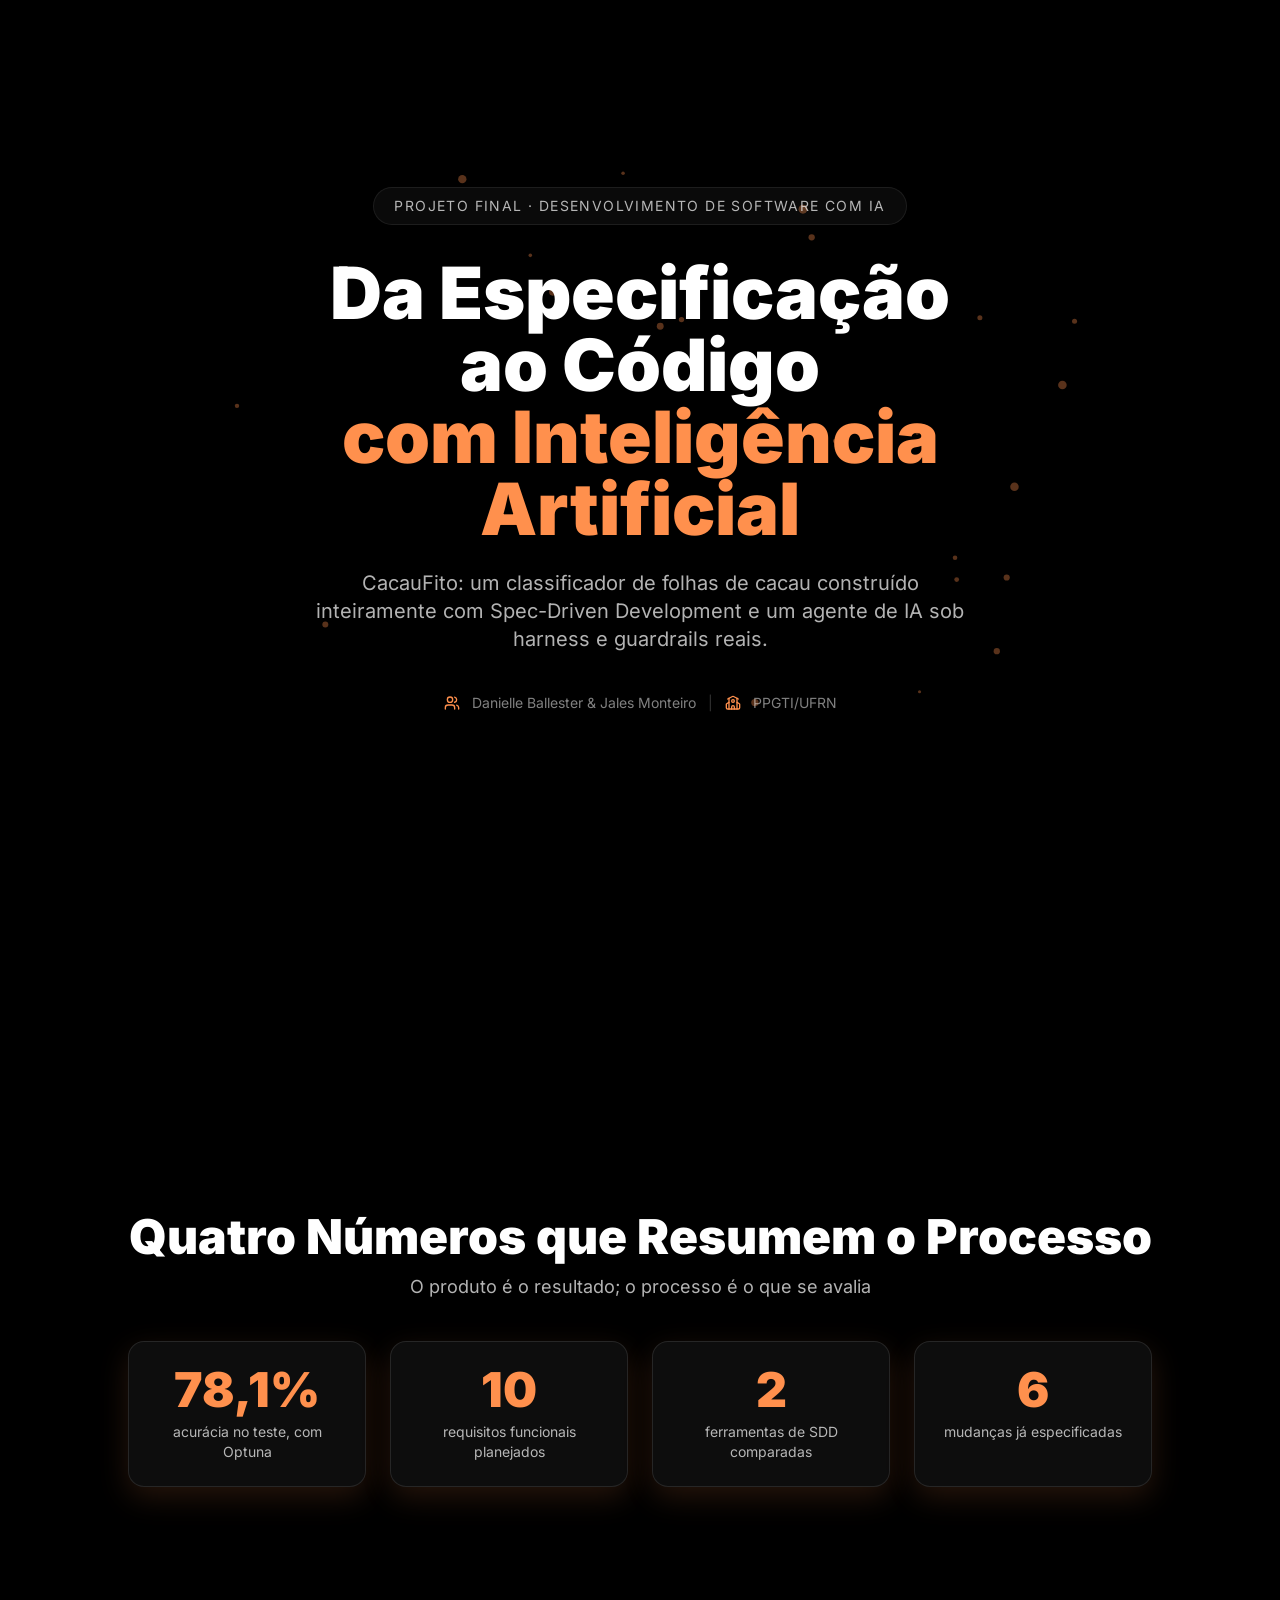
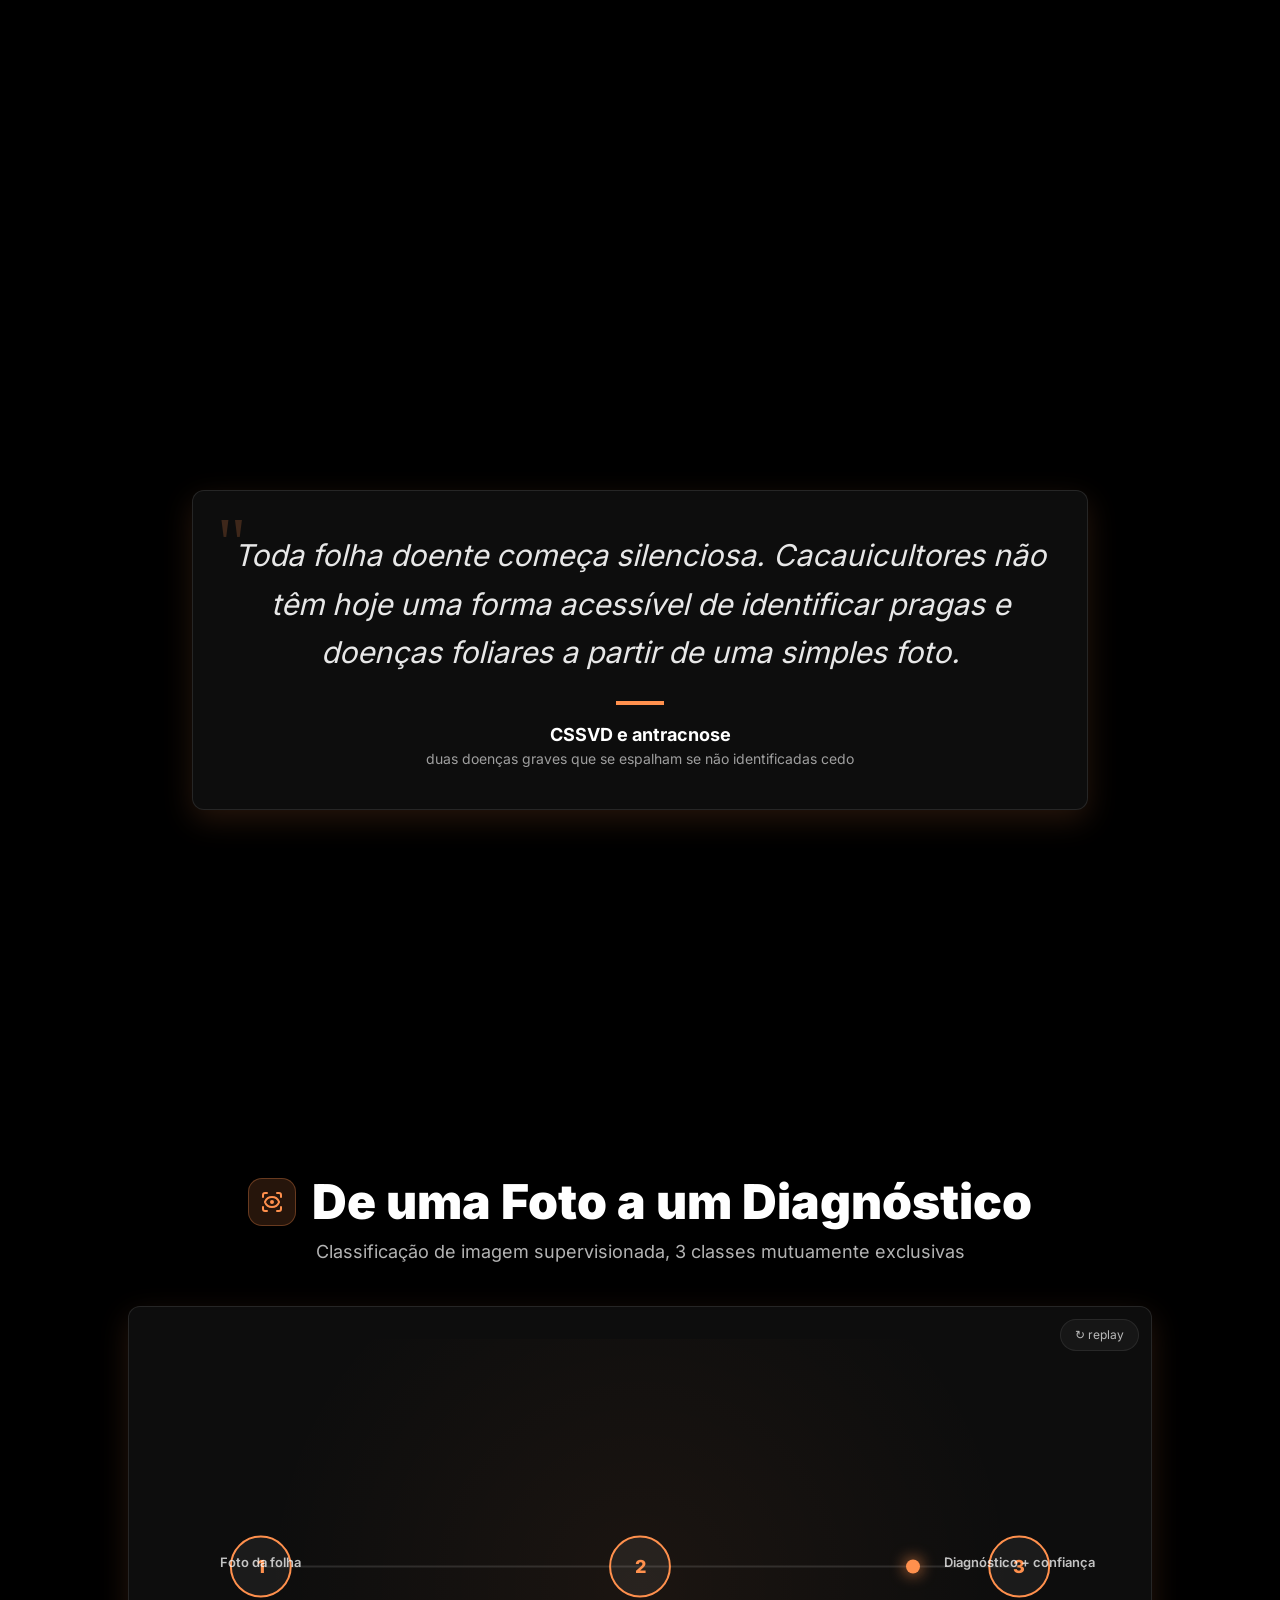
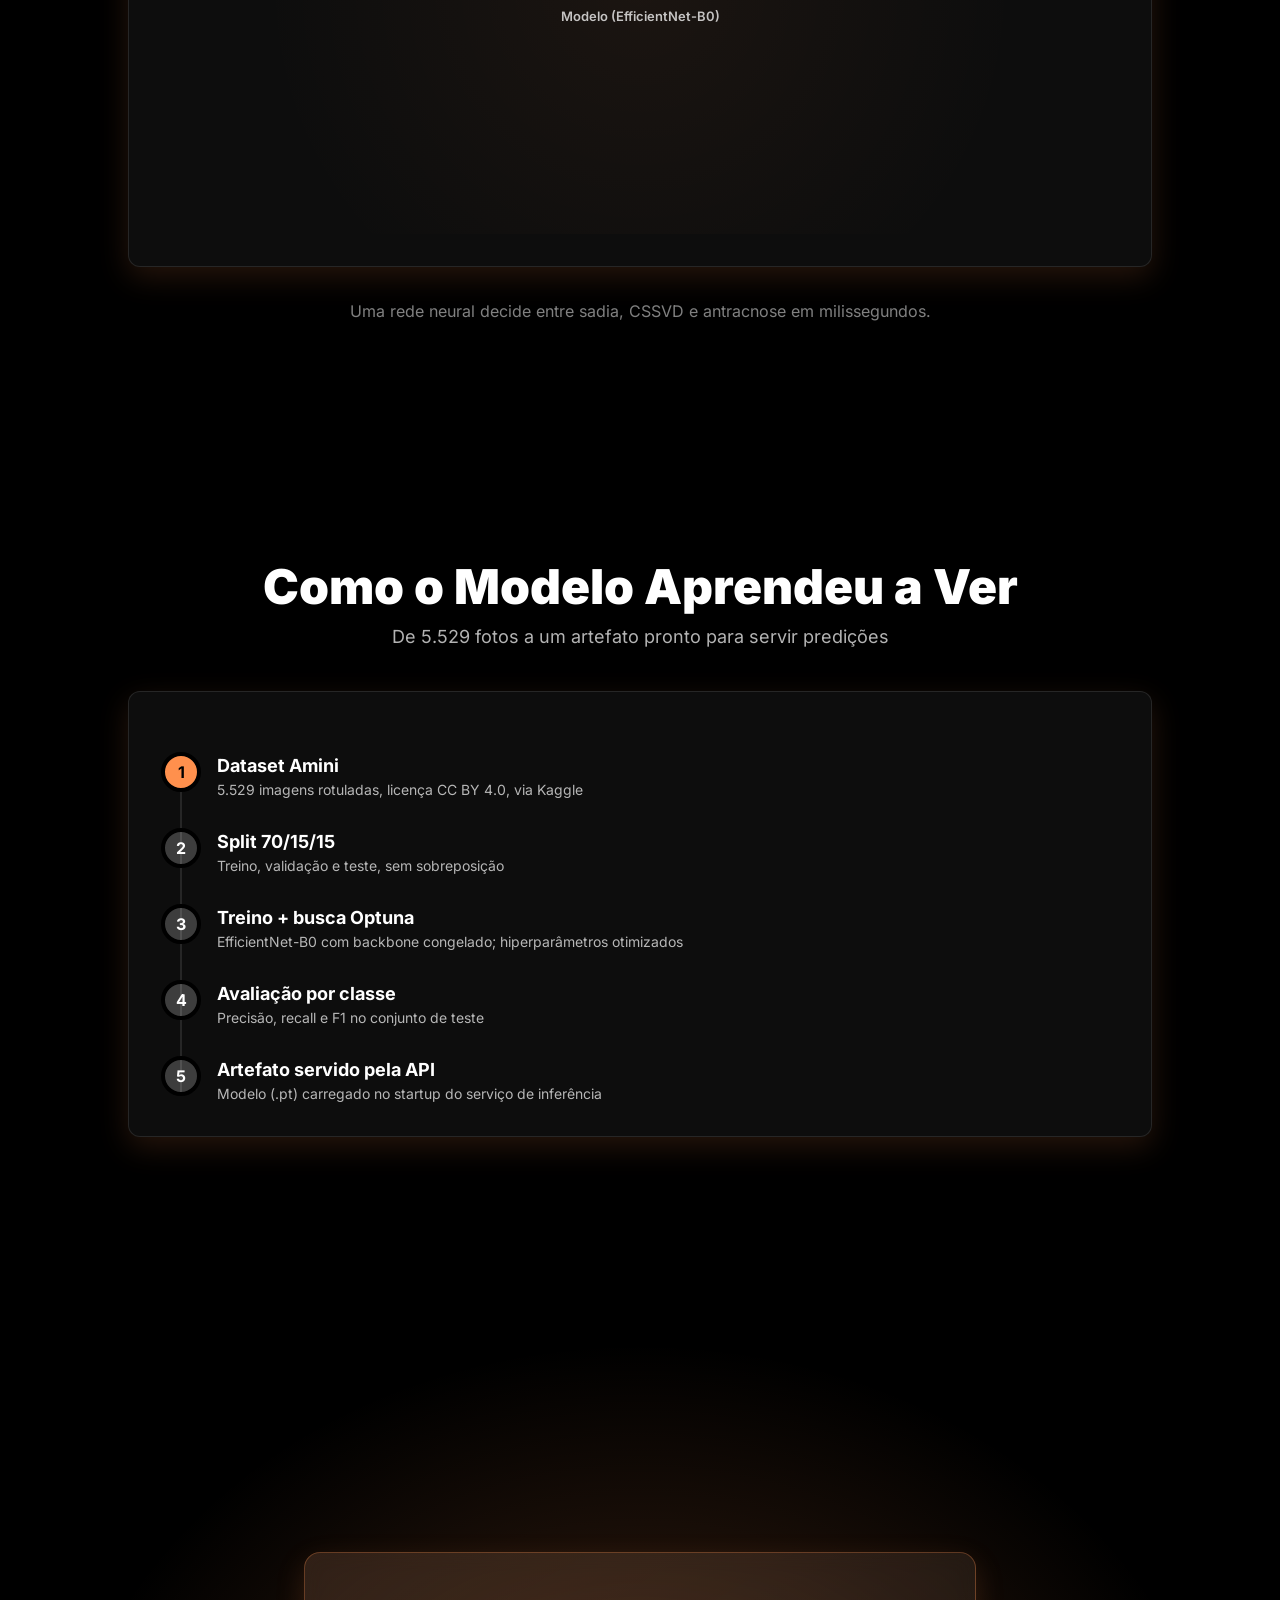
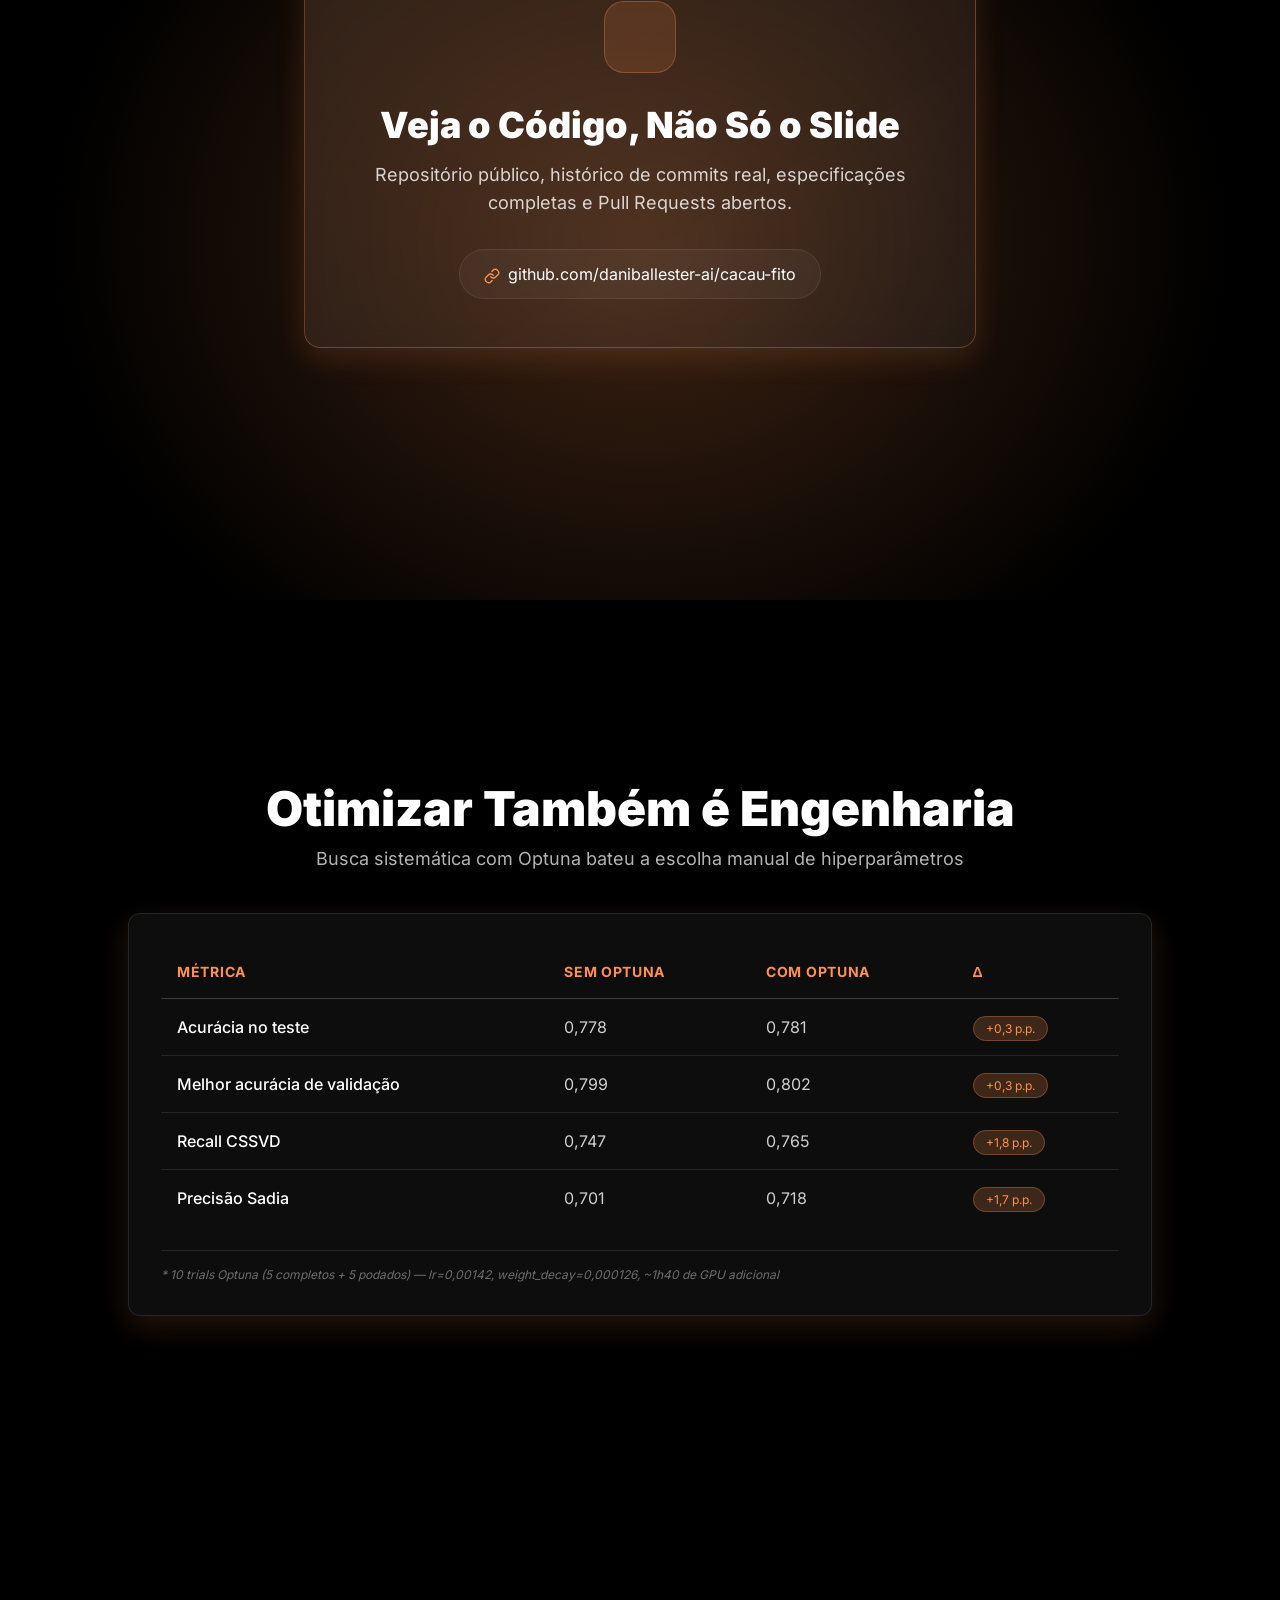
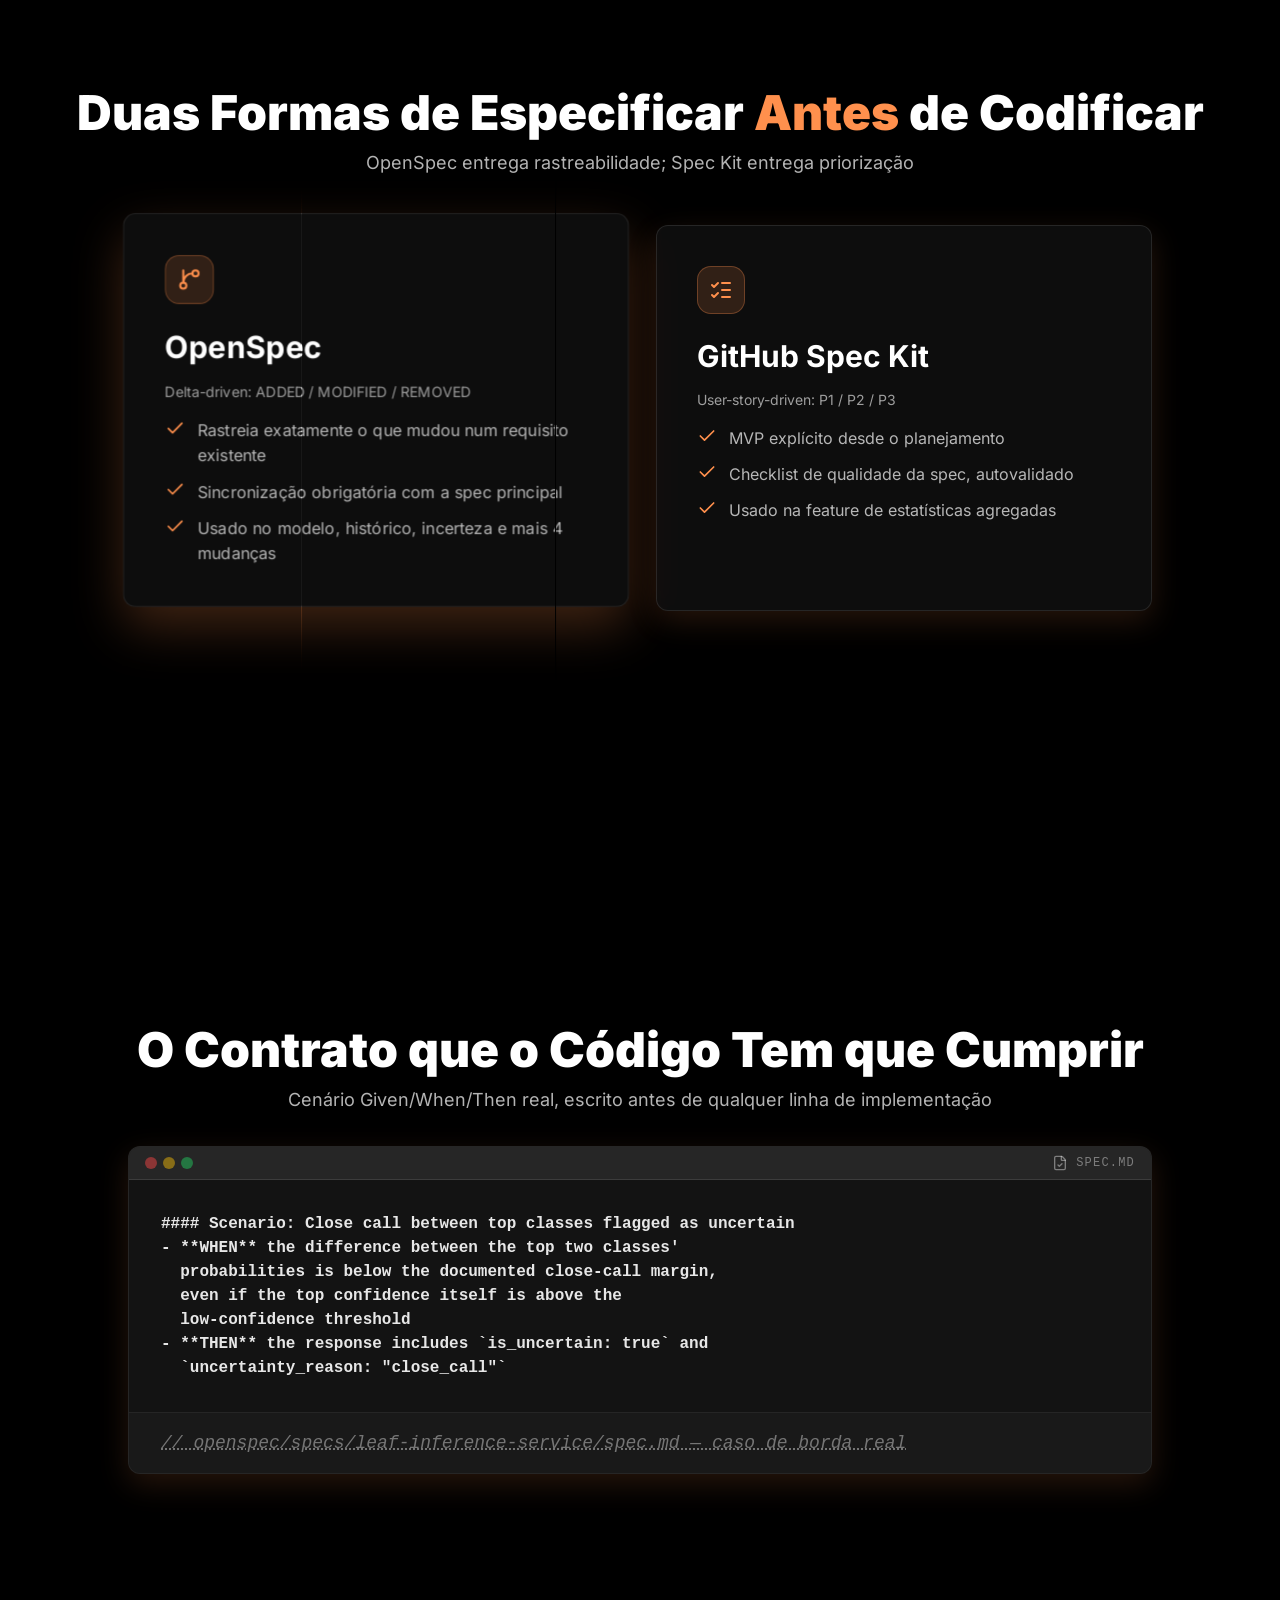
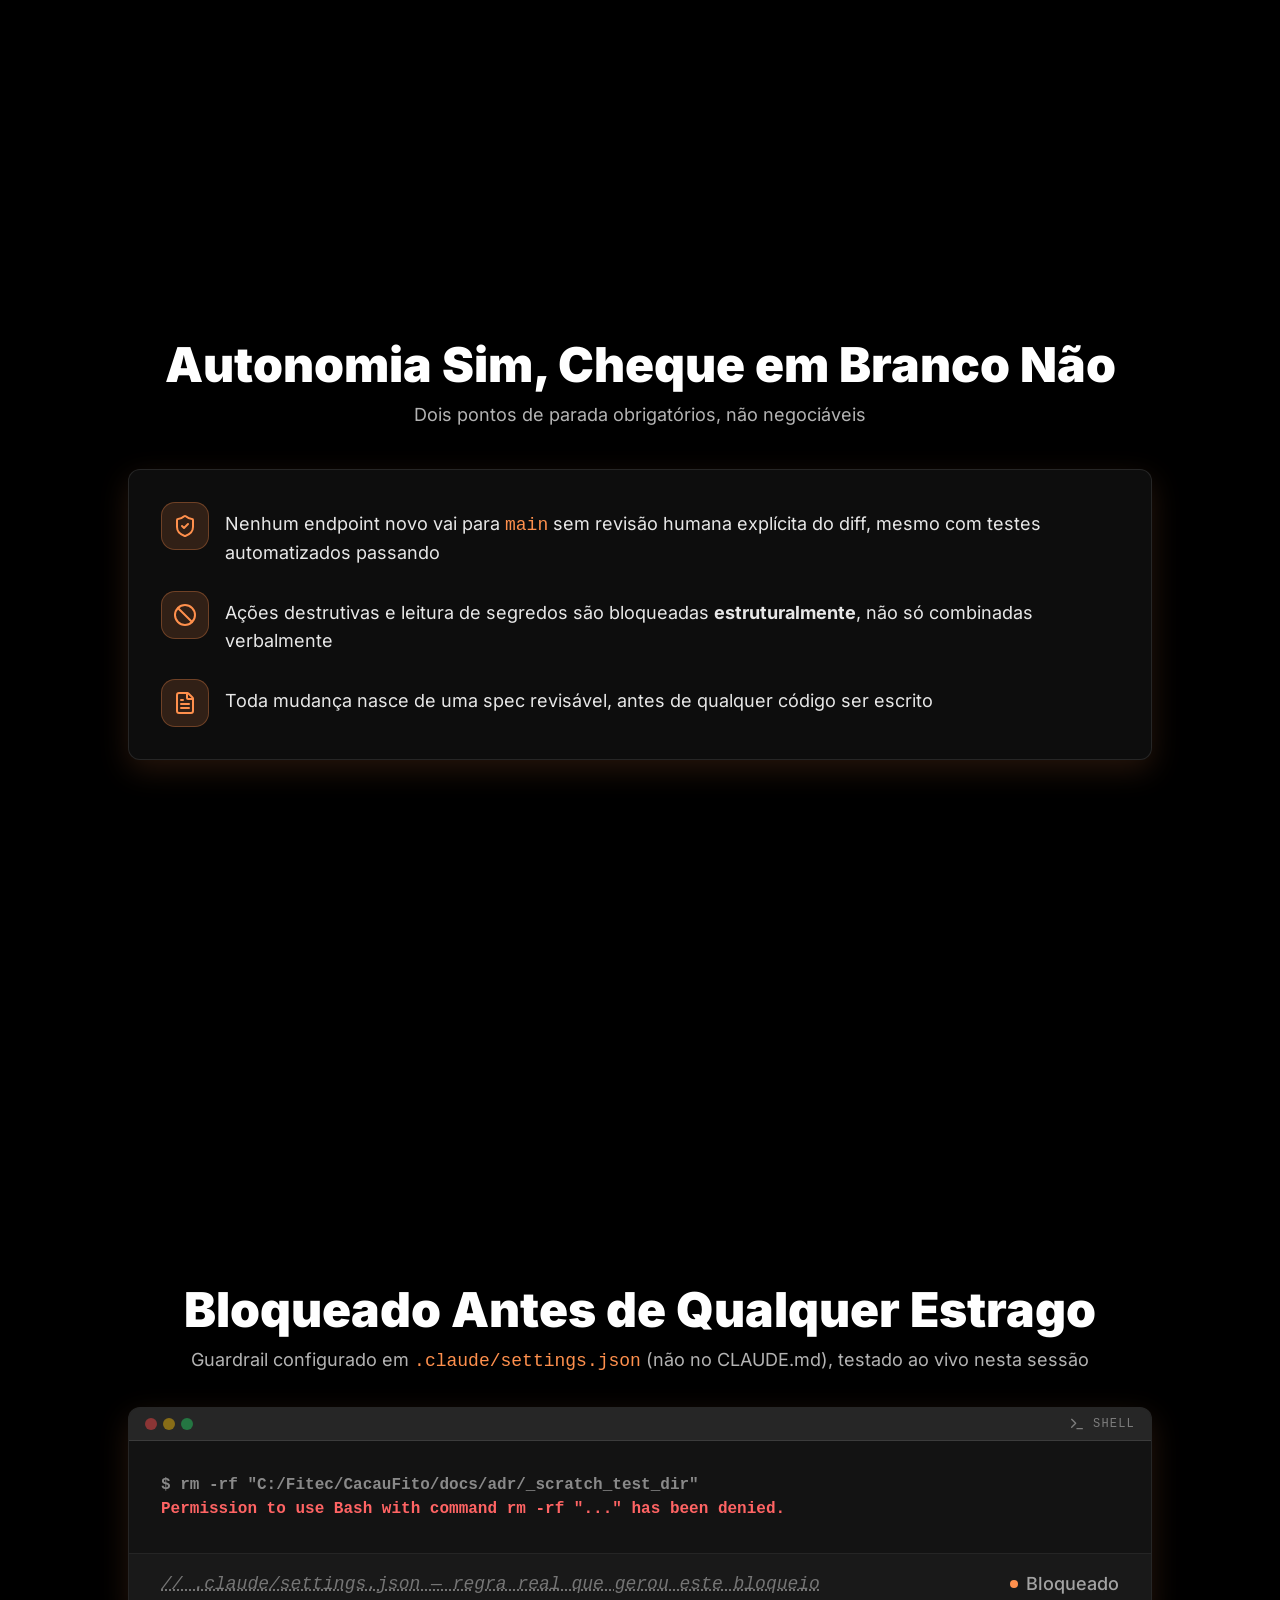
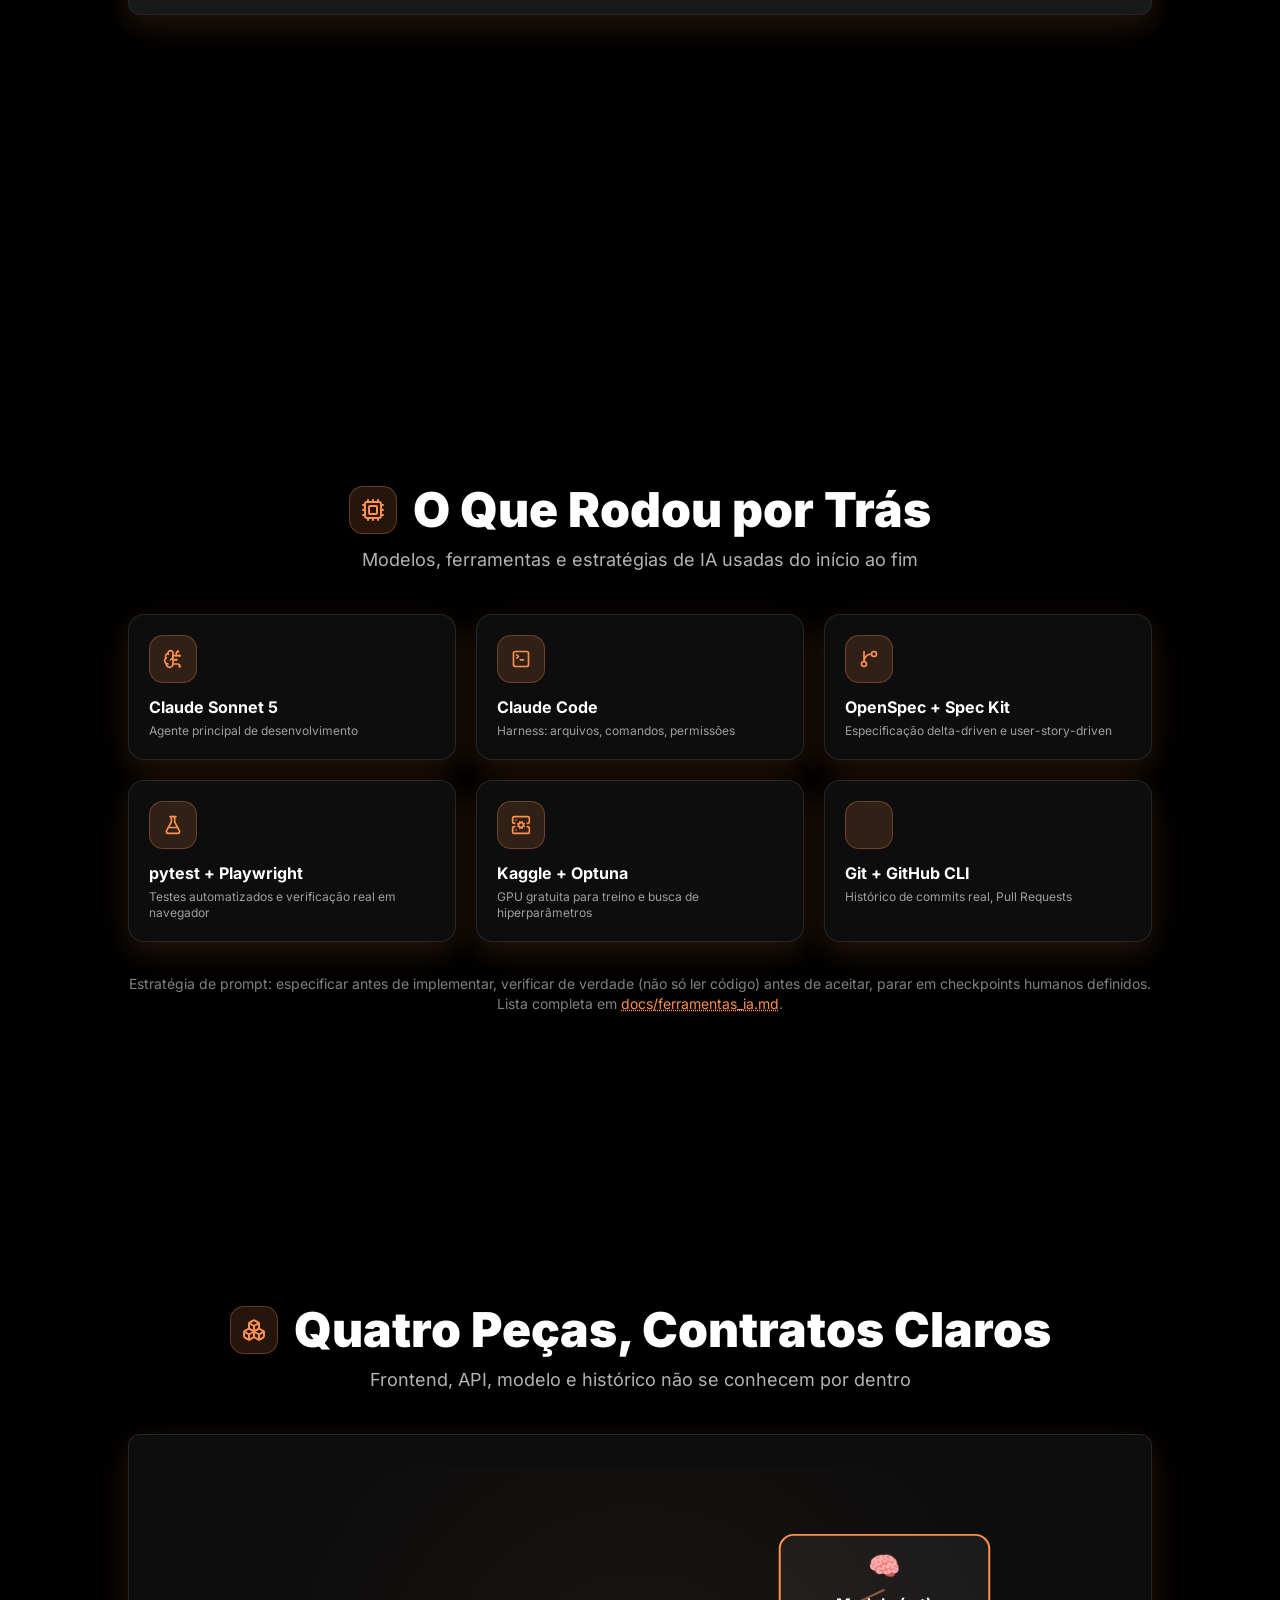
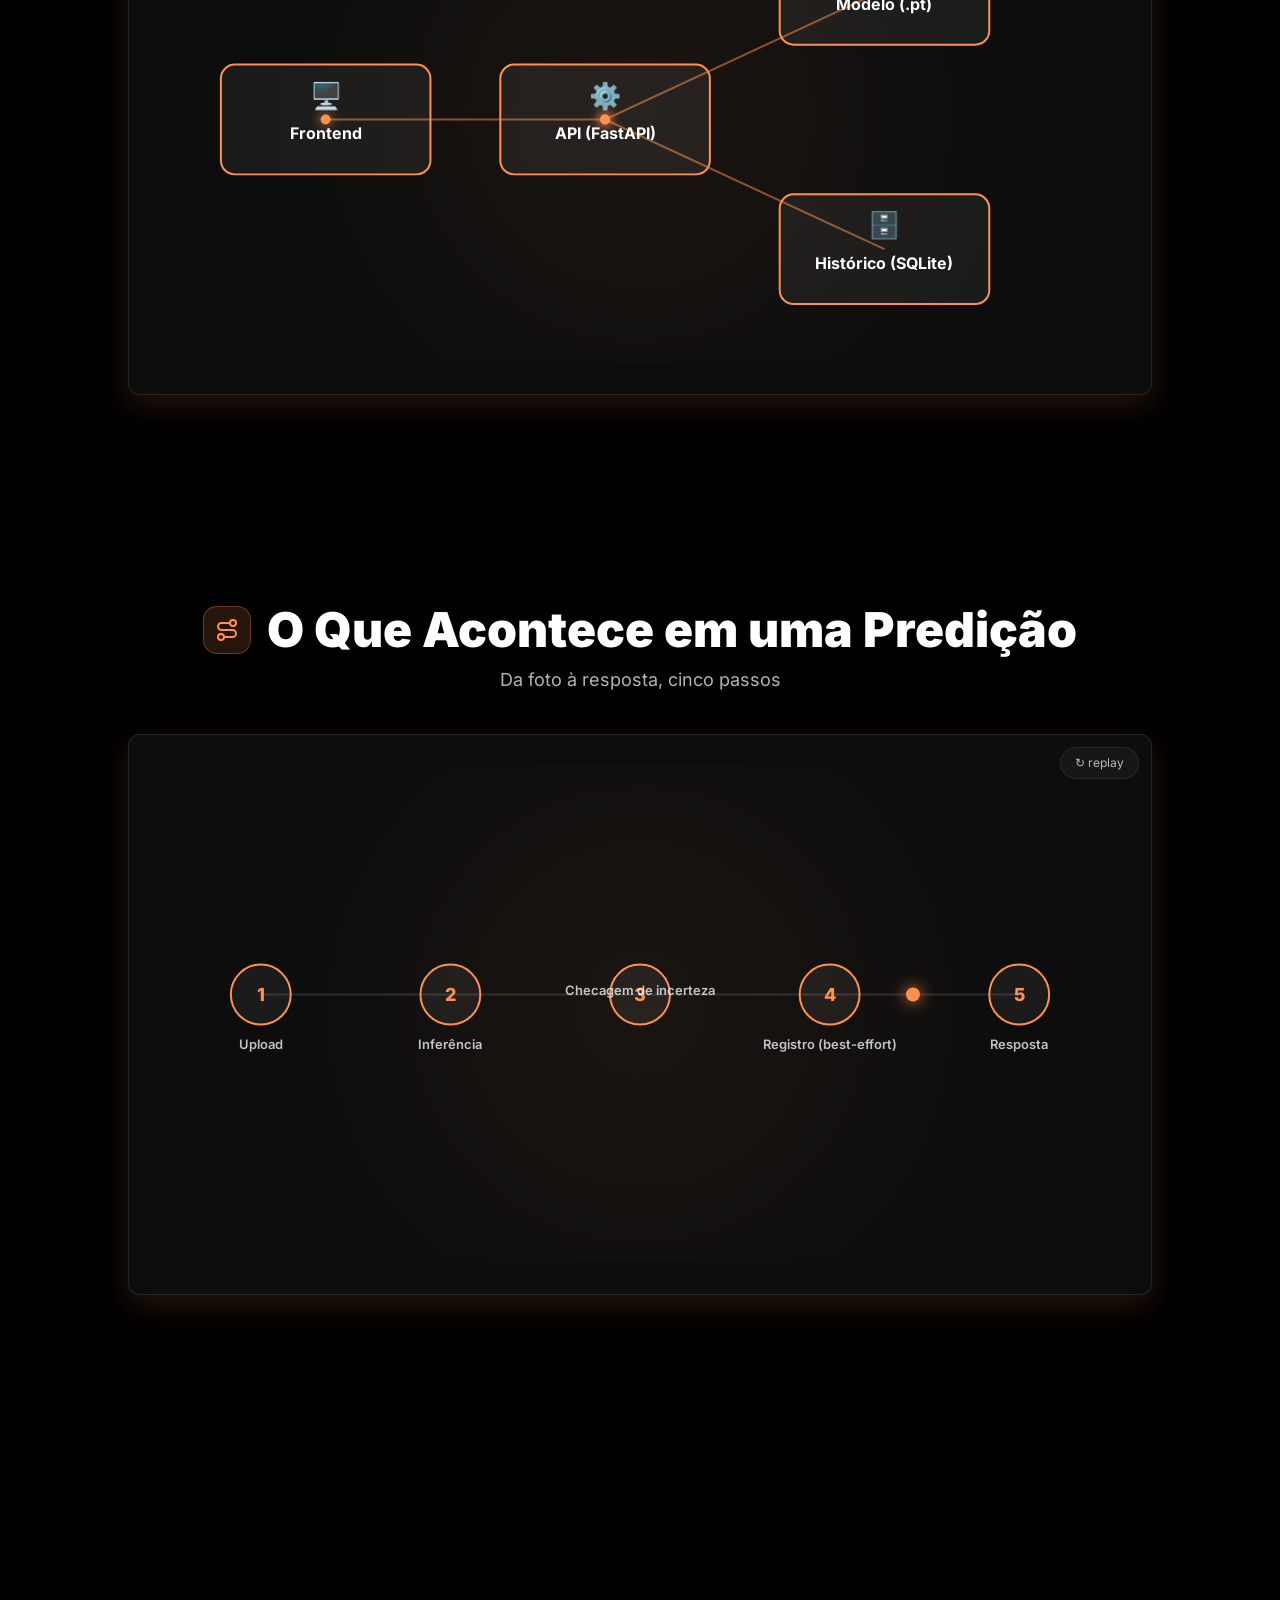
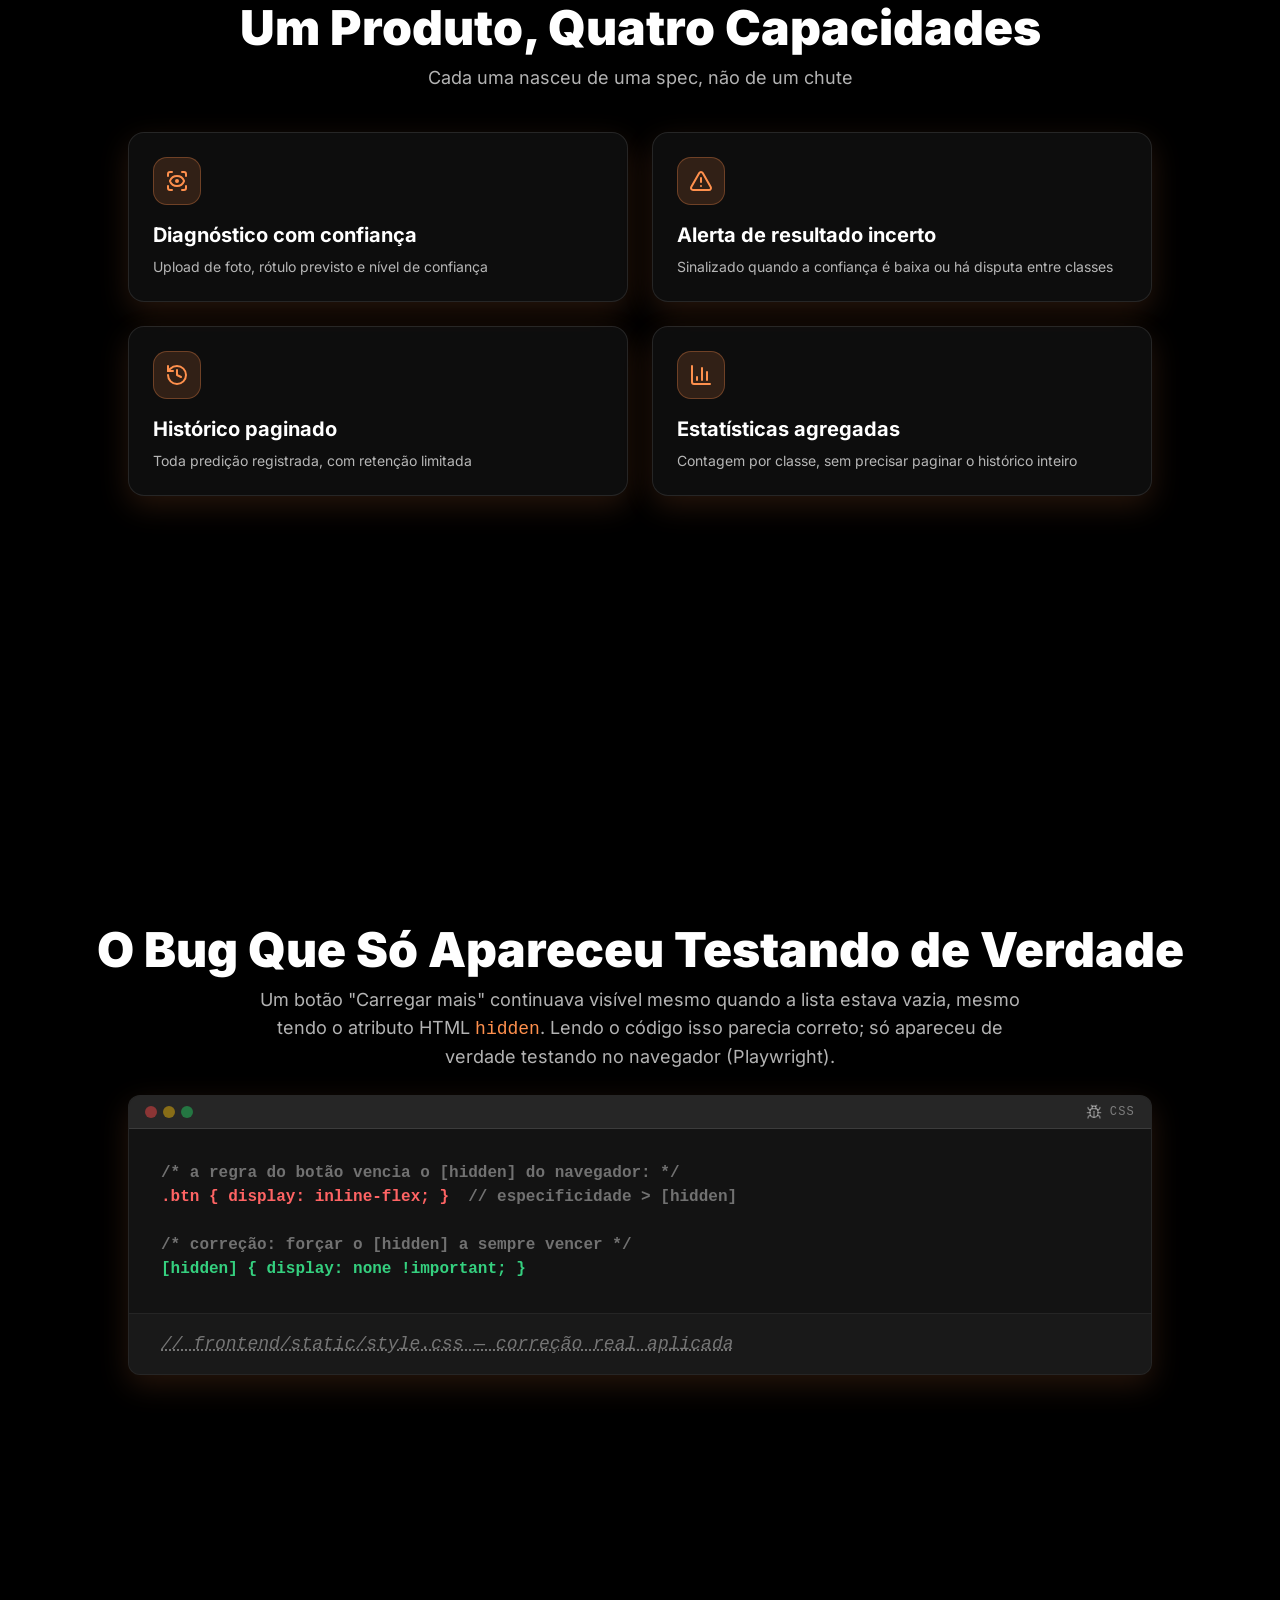
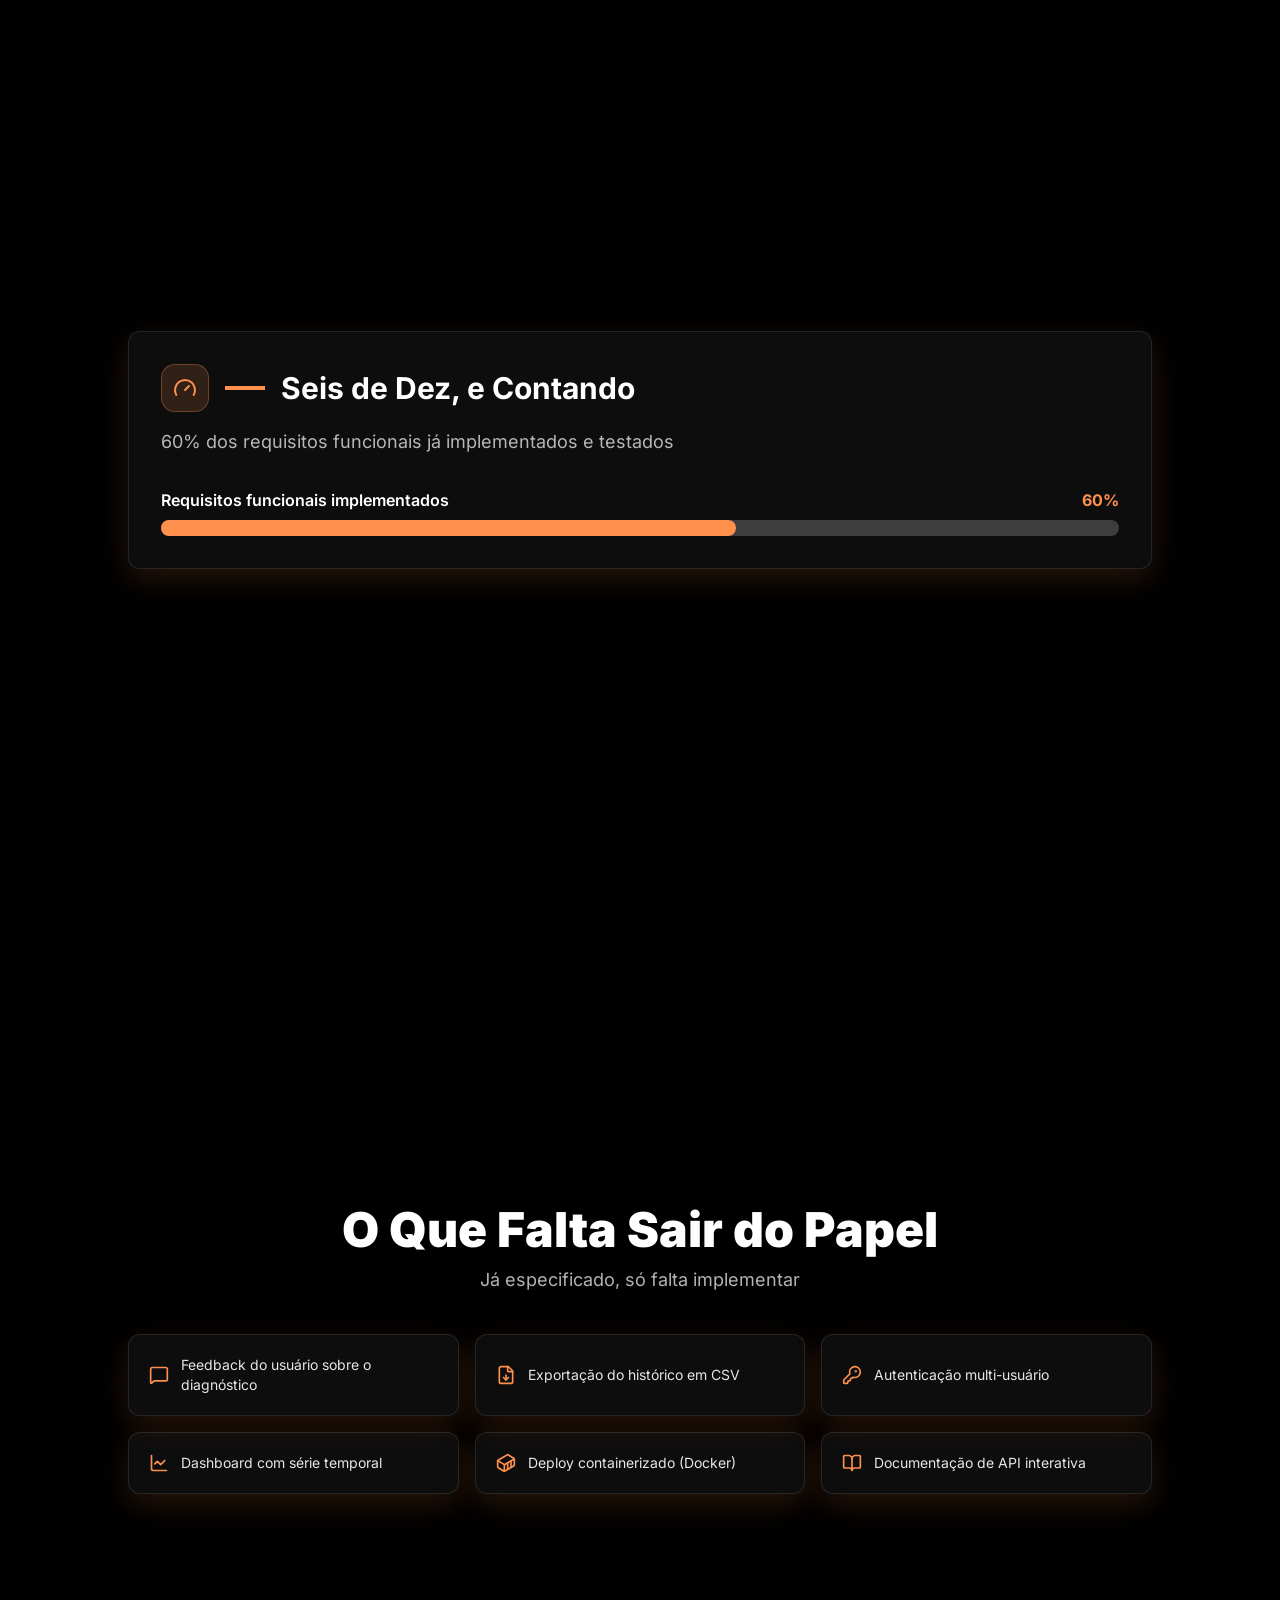
==== decks/2026-09-12 cacaufito-projeto-final/index.html @ c14a1ee8 "feat: add project-final presentation deck (Mira, D3-animated) 19-slide interactive HTML presentation" ====
<!DOCTYPE html>
<html lang="pt-BR">

<head>
    <meta charset="UTF-8">
    <meta name="viewport" content="width=device-width, initial-scale=1.0, viewport-fit=cover">
    <title>CacauFito — Da Spec ao Código com IA</title>
    <script src="assets/vendor/tailwind.js"></script>
    <link href="assets/vendor/aos.css" rel="stylesheet">
    <script src="assets/vendor/aos.js"></script>
    <script src="assets/vendor/lucide.js"></script>
    <script src="assets/vendor/d3.v7.min.js"></script>
    <link href="assets/vendor/inter.css" rel="stylesheet">
    <style>
        /* @MIRA:THEME:START */
/* MIRA THEME: mira-dark (padrão)
   Identidade clássica do canal: fundo preto, laranja vibrante,
   glassmorphism no estilo clássico do canal. */
:root {
    --mira-primary: #FF904D;
    --mira-crop: #35D07F;
    --mira-bg: #000000;
    --mira-text: #ffffff;
    --mira-text-soft: rgba(255, 255, 255, 0.70);
    --mira-text-softer: rgba(255, 255, 255, 0.50);
    --mira-card-bg: rgba(255, 255, 255, 0.05);
    --mira-card-border: rgba(255, 255, 255, 0.10);
    --mira-glow-soft: rgba(255, 144, 77, 0.15);
    --mira-glow-strong: rgba(255, 144, 77, 0.25);
    --mira-icon-bg: rgba(255, 144, 77, 0.15);
    --mira-icon-border: rgba(255, 144, 77, 0.30);
    --mira-pill-bg: rgba(255, 255, 255, 0.04);
    --mira-pill-border: rgba(255, 255, 255, 0.08);
    --mira-stage-glow: rgba(255, 144, 77, 0.06);
    --mira-accent-2: #FFC766;
}


/* ============================================================
   MIRA — base.css
   Estrutura compartilhada por todos os temas.
   Os temas definem apenas as CSS variables (--mira-*).
   ============================================================ */

body {
    background: var(--mira-bg);
    min-height: 100vh;
    color: var(--mira-text);
    font-family: 'Inter', sans-serif;
}

.primary-color { color: var(--mira-primary); }
.primary-bg { background: var(--mira-primary); }

.glass-card {
    background: var(--mira-card-bg);
    backdrop-filter: blur(10px);
    border: 1px solid var(--mira-card-border);
    box-shadow: 0 10px 30px var(--mira-glow-soft);
    transition: all 0.3s ease;
    border-radius: 0.75rem;
}

.glass-card:hover {
    transform: translateY(-8px);
    box-shadow: 0 20px 40px var(--mira-glow-strong);
}

.icon-hero, .icon-container {
    width: 48px;
    height: 48px;
    border-radius: 14px;
    display: flex;
    flex: 0 0 auto;
    align-items: center;
    justify-content: center;
    background: var(--mira-icon-bg);
    border: 1px solid var(--mira-icon-border);
}

.attribute-pill {
    background: var(--mira-pill-bg);
    border: 1px solid var(--mira-pill-border);
    transition: all 0.25s ease;
    border-radius: 9999px;
}

.attribute-pill:hover {
    background: var(--mira-icon-bg);
    border-color: var(--mira-icon-border);
    transform: translateY(-3px);
}

/* Palco de animação D3 — tamanho padrão do canvas */
.anim-stage {
    width: 100%;
    height: clamp(360px, 55vh, 560px);
    background: radial-gradient(circle at 50% 50%, var(--mira-stage-glow), transparent 70%);
    border-radius: 8px;
    overflow: hidden;
    position: relative;
}

.anim-stage svg {
    display: block;
    width: 100%;
    height: 100%;
}

.replay-btn {
    position: absolute;
    top: 12px;
    right: 12px;
    z-index: 10;
    background: var(--mira-pill-bg);
    border: 1px solid var(--mira-pill-border);
    color: var(--mira-text-soft);
    border-radius: 9999px;
    padding: 6px 14px;
    font-size: 12px;
    cursor: pointer;
    transition: all 0.25s ease;
}

.replay-btn:hover {
    background: var(--mira-icon-bg);
    color: var(--mira-primary);
}

.text-soft { color: var(--mira-text-soft); }
.text-softer { color: var(--mira-text-softer); }

@keyframes mira-pulse {
    0%, 100% { transform: scale(1); opacity: 1; }
    50% { transform: scale(1.08); opacity: 0.85; }
}

@keyframes mira-float {
    0%, 100% { transform: translateY(0); }
    50% { transform: translateY(-10px); }
}

@keyframes mira-gradient-shift {
    0% { background-position: 0% 50%; }
    50% { background-position: 100% 50%; }
    100% { background-position: 0% 50%; }
}

/* @MIRA:THEME:END */

        /* Diretriz de titulo da capa (CLAUDE.md): quebra equilibrada so no primeiro slide */
        body > section:first-of-type h1,
        body > section:first-of-type h2 { text-wrap: balance; }

        /* === CONTROLES DE SLIDE (passagem card-a-card) === */
        html { scroll-behavior: smooth; }
        html { scrollbar-width: thin; scrollbar-color: #2e2e2e #0d0d0d; }
        ::-webkit-scrollbar { width: 6px; height: 6px; background: #0d0d0d; }
        ::-webkit-scrollbar-track { background: #0d0d0d; }
        ::-webkit-scrollbar-thumb { background: #2e2e2e; border-radius: 999px; }
        ::-webkit-scrollbar-thumb:hover { background: #4a4a4a; }
        ::-webkit-scrollbar-button { display: none; width: 0; height: 0; }

        #mira-progress {
            position: fixed; top: 0; left: 0; height: 3px; width: 0%;
            background: linear-gradient(90deg, var(--mira-primary), var(--mira-accent-2), var(--mira-primary));
            background-size: 200% 100%;
            animation: mira-shimmer 2s linear infinite;
            z-index: 9999; transition: width 0.1s linear;
            box-shadow: 0 0 10px var(--mira-glow-strong);
        }

        @keyframes mira-shimmer {
            0% { background-position: -200% center; }
            100% { background-position: 200% center; }
        }

        #mira-next {
            position: fixed; bottom: 32px; right: 32px;
            width: 48px; height: 48px; border-radius: 50%;
            background: var(--mira-primary); color: var(--mira-bg);
            display: flex; align-items: center; justify-content: center;
            cursor: pointer; border: none;
            opacity: 0; transform: translateY(20px);
            transition: all 0.3s ease; z-index: 9998;
            box-shadow: 0 4px 20px var(--mira-glow-strong);
        }
        #mira-next.visible { opacity: 1; transform: translateY(0); }
        #mira-next:hover { transform: translateY(-3px) scale(1.1); }

        .code-pre { font-family: 'Menlo', 'Consolas', monospace; }
        .progress-bar-fill.is-filled { }

/* @MIRA:RESPONSIVE:START */
/* ============================================================
   MIRA — responsive.css  (camada de reflow mobile-first)
   ============================================================ */

html, body { max-width: 100%; overflow-x: hidden; }
img, svg, video, canvas, iframe, table, pre { max-width: 100%; }

@media (max-width: 640px) {
  .text-9xl { font-size: clamp(3rem, 12vw, 5rem)      !important; line-height: 1.05 !important; }
  .text-8xl { font-size: clamp(2.75rem, 11vw, 4.5rem) !important; line-height: 1.06 !important; }
  .text-7xl { font-size: clamp(2.25rem, 10vw, 3.75rem)!important; line-height: 1.08 !important; }
  .text-6xl { font-size: clamp(2rem, 9vw, 3rem)       !important; line-height: 1.1  !important; }
  .text-5xl { font-size: clamp(1.75rem, 8vw, 2.5rem)  !important; line-height: 1.12 !important; }
  .text-4xl { font-size: clamp(1.5rem, 7vw, 2rem)     !important; line-height: 1.15 !important; }
  .text-3xl { font-size: clamp(1.35rem, 6vw, 1.75rem) !important; line-height: 1.2  !important; }
  .text-2xl { font-size: clamp(1.2rem, 5vw, 1.5rem)   !important; line-height: 1.25 !important; }
  .text-xl  { font-size: clamp(1.05rem, 4.5vw, 1.25rem)!important; line-height: 1.3 !important; }

  h1, h2, h3 { overflow-wrap: break-word; }

  .p-12 { padding: 1.25rem !important; }
  .p-10 { padding: 1.15rem !important; }
  .p-8  { padding: 1.05rem !important; }
  .px-12, .px-10 { padding-left: 1.15rem !important; padding-right: 1.15rem !important; }
  .px-8 { padding-left: 1rem !important; padding-right: 1rem !important; }
  .py-16 { padding-top: 2.5rem !important; padding-bottom: 2.5rem !important; }
  .gap-8 { gap: 1rem !important; }
  .gap-10, .gap-12 { gap: 1.25rem !important; }

  .min-h-screen {
    min-height: 100dvh !important;
    height: auto !important;
    padding-top: 2rem !important;
    padding-bottom: 2rem !important;
  }
  .min-h-screen.justify-center,
  .min-h-screen.items-center { justify-content: flex-start !important; }

  .grid-cols-2, .grid-cols-3, .grid-cols-4 { grid-template-columns: 1fr !important; }

  .anim-stage {
    max-width: 100% !important;
    height: auto !important;
    aspect-ratio: 16 / 9;
    min-height: 0 !important;
  }

  table { font-size: 0.82rem !important; }
  .overflow-x-auto { -webkit-overflow-scrolling: touch; }

  #mira-next, #next-card {
    bottom: max(1rem, env(safe-area-inset-bottom)) !important;
    right: max(1rem, env(safe-area-inset-right)) !important;
    width: 44px !important; height: 44px !important;
  }
}
/* @MIRA:RESPONSIVE:END */
</style>
</head>

<body>
    <div id="mira-progress"></div>
    <button id="mira-next" aria-label="Próximo slide">
        <i data-lucide="chevron-down" class="w-6 h-6" id="mira-next-icon"></i>
    </button>

    <!-- ============ SLIDE 1: CAPA ============ -->
    <section class="min-h-screen flex flex-col items-center justify-center relative overflow-hidden px-6">
        <div id="capa-stage" class="absolute inset-0 pointer-events-none"></div>
        <div class="relative z-10 text-center max-w-4xl" data-aos="fade-up">
            <p class="attribute-pill inline-block px-5 py-2 text-sm tracking-widest uppercase text-soft mb-8">Projeto Final · Desenvolvimento de Software com IA</p>
            <h1 class="text-6xl md:text-7xl font-black leading-tight mb-6">
                Da Especificação ao Código<br>
                <span class="primary-color">com Inteligência Artificial</span>
            </h1>
            <p class="text-xl text-soft max-w-2xl mx-auto mb-10">CacauFito: um classificador de folhas de cacau construído inteiramente com Spec-Driven Development e um agente de IA sob harness e guardrails reais.</p>
            <div class="flex flex-wrap items-center justify-center gap-3 text-softer text-sm">
                <i data-lucide="users" class="w-4 h-4 primary-color"></i> Danielle Ballester &amp; Jales Monteiro
                <span class="opacity-40">|</span>
                <i data-lucide="school" class="w-4 h-4 primary-color"></i> PPGTI/UFRN
            </div>
        </div>
    </section>

    <!-- ============ SLIDE 1B: NÚMEROS DE IMPACTO (card_grid) ============ -->
    <section class="min-h-screen flex flex-col items-center justify-center px-6 py-16">
        <div class="text-center mb-10" data-aos="fade-up">
            <h2 class="text-5xl font-black">Quatro Números que Resumem o Processo</h2>
            <p class="text-soft text-lg mt-3">O produto é o resultado; o processo é o que se avalia</p>
        </div>
        <div class="w-full max-w-5xl" data-aos="fade-up" data-aos-delay="100">
            <div class="grid grid-cols-2 md:grid-cols-4 gap-6">
                <div class="glass-card rounded-2xl p-6 text-center">
                    <div class="text-5xl font-black primary-color mb-2">78,1%</div>
                    <p class="text-white/70 text-sm">acurácia no teste, com Optuna</p>
                </div>
                <div class="glass-card rounded-2xl p-6 text-center">
                    <div class="text-5xl font-black primary-color mb-2">10</div>
                    <p class="text-white/70 text-sm">requisitos funcionais planejados</p>
                </div>
                <div class="glass-card rounded-2xl p-6 text-center">
                    <div class="text-5xl font-black primary-color mb-2">2</div>
                    <p class="text-white/70 text-sm">ferramentas de SDD comparadas</p>
                </div>
                <div class="glass-card rounded-2xl p-6 text-center">
                    <div class="text-5xl font-black primary-color mb-2">6</div>
                    <p class="text-white/70 text-sm">mudanças já especificadas</p>
                </div>
            </div>
        </div>
    </section>

    <!-- ============ SLIDE 2: O PROBLEMA (card_citacao) ============ -->
    <section class="min-h-screen flex flex-col items-center justify-center px-6 py-16">
        <div class="glass-card rounded-xl p-10 w-full max-w-4xl text-center relative" data-aos="fade-right">
            <div class="absolute top-4 left-6 text-7xl font-serif primary-color opacity-20">"</div>
            <blockquote class="relative z-10">
                <p class="text-3xl italic text-white/90 leading-relaxed mb-6">
                    Toda folha doente começa silenciosa. Cacauicultores não têm hoje uma forma acessível de identificar pragas e doenças foliares a partir de uma simples foto.
                </p>
                <cite class="not-italic">
                    <div class="w-12 h-1 primary-bg mx-auto mb-4"></div>
                    <span class="block text-white font-bold text-lg">CSSVD e antracnose</span>
                    <span class="block text-white/60 text-sm">duas doenças graves que se espalham se não identificadas cedo</span>
                </cite>
            </blockquote>
        </div>
    </section>

    <!-- ============ SLIDE 3: A TAREFA DE ML (fluxo D3) ============ -->
    <section class="min-h-screen flex flex-col items-center justify-center px-6 py-16">
        <div class="text-center mb-10" data-aos="fade-up">
            <div class="flex items-center justify-center gap-4">
                <div class="icon-hero"><i data-lucide="scan-eye" class="primary-color w-6 h-6"></i></div>
                <h2 class="text-5xl font-black">De uma Foto a um Diagnóstico</h2>
            </div>
            <p class="text-soft text-lg mt-3">Classificação de imagem supervisionada, 3 classes mutuamente exclusivas</p>
        </div>
        <div class="glass-card w-full max-w-5xl p-8 relative" data-aos="fade-up">
            <button class="replay-btn" onclick="window.__fluxoMLReplay && window.__fluxoMLReplay()">↻ replay</button>
            <div id="fluxo-ml-stage" class="anim-stage"></div>
        </div>
        <p class="text-softer mt-8 text-center max-w-2xl" data-aos="fade-up">Uma rede neural decide entre sadia, CSSVD e antracnose em milissegundos.</p>
    </section>

    <!-- ============ SLIDE 4: PIPELINE DE TREINO (timeline) ============ -->
    <section class="min-h-screen flex flex-col items-center justify-center px-6 py-16">
        <div class="text-center mb-10" data-aos="fade-up">
            <h2 class="text-5xl font-black">Como o Modelo Aprendeu a Ver</h2>
            <p class="text-soft text-lg mt-3">De 5.529 fotos a um artefato pronto para servir predições</p>
        </div>
        <div class="glass-card rounded-xl p-8 w-full max-w-5xl" data-aos="fade-up" data-aos-delay="100">
            <div class="space-y-7 relative">
                <div class="absolute left-[19px] top-2 bottom-2 w-0.5 bg-white/10"></div>
                <div class="relative pl-14" data-aos="fade-right" data-aos-delay="150">
                    <div class="absolute left-0 top-0 w-10 h-10 rounded-full primary-bg flex items-center justify-center border-4 border-black"><span class="text-black font-bold">1</span></div>
                    <h4 class="text-lg font-bold text-white">Dataset Amini</h4>
                    <p class="text-white/70 text-sm">5.529 imagens rotuladas, licença CC BY 4.0, via Kaggle</p>
                </div>
                <div class="relative pl-14" data-aos="fade-right" data-aos-delay="250">
                    <div class="absolute left-0 top-0 w-10 h-10 rounded-full bg-white/20 flex items-center justify-center border-4 border-black"><span class="text-white font-bold">2</span></div>
                    <h4 class="text-lg font-bold text-white">Split 70/15/15</h4>
                    <p class="text-white/70 text-sm">Treino, validação e teste, sem sobreposição</p>
                </div>
                <div class="relative pl-14" data-aos="fade-right" data-aos-delay="350">
                    <div class="absolute left-0 top-0 w-10 h-10 rounded-full bg-white/20 flex items-center justify-center border-4 border-black"><span class="text-white font-bold">3</span></div>
                    <h4 class="text-lg font-bold text-white">Treino + busca Optuna</h4>
                    <p class="text-white/70 text-sm">EfficientNet-B0 com backbone congelado; hiperparâmetros otimizados</p>
                </div>
                <div class="relative pl-14" data-aos="fade-right" data-aos-delay="450">
                    <div class="absolute left-0 top-0 w-10 h-10 rounded-full bg-white/20 flex items-center justify-center border-4 border-black"><span class="text-white font-bold">4</span></div>
                    <h4 class="text-lg font-bold text-white">Avaliação por classe</h4>
                    <p class="text-white/70 text-sm">Precisão, recall e F1 no conjunto de teste</p>
                </div>
                <div class="relative pl-14" data-aos="fade-right" data-aos-delay="550">
                    <div class="absolute left-0 top-0 w-10 h-10 rounded-full bg-white/20 flex items-center justify-center border-4 border-black"><span class="text-white font-bold">5</span></div>
                    <h4 class="text-lg font-bold text-white">Artefato servido pela API</h4>
                    <p class="text-white/70 text-sm">Modelo (.pt) carregado no startup do serviço de inferência</p>
                </div>
            </div>
        </div>
    </section>

    <!-- ============ SLIDE 5: CTA REPOSITÓRIO ============ -->
    <section class="min-h-screen flex flex-col items-center justify-center relative overflow-hidden px-6">
        <div class="cta-breathe absolute inset-0 pointer-events-none"></div>
        <div class="glass-card rounded-2xl p-12 w-full max-w-2xl text-center bg-gradient-to-br from-[#FF904D]/10 to-transparent border border-[#FF904D]/30 relative z-10" data-aos="zoom-in">
            <div class="icon-hero mx-auto mb-8" style="width:72px;height:72px;border-radius:20px;">
                <i data-lucide="github" class="primary-color w-9 h-9"></i>
            </div>
            <h3 class="text-4xl font-black mb-4">Veja o Código, Não Só o Slide</h3>
            <p class="text-white/80 mb-8 text-lg">Repositório público, histórico de commits real, especificações completas e Pull Requests abertos.</p>
            <a href="https://github.com/daniballester-ai/cacau-fito" target="_blank" rel="noopener" class="attribute-pill inline-block px-6 py-3 text-base hover:text-[#FF904D] transition-colors"><i data-lucide="link" class="inline w-4 h-4 mr-2 primary-color"></i>github.com/daniballester-ai/cacau-fito</a>
        </div>
    </section>

    <!-- ============ SLIDE 6: RESULTADOS (tabela) ============ -->
    <section class="min-h-screen flex flex-col items-center justify-center px-6 py-16">
        <div class="text-center mb-10" data-aos="fade-up">
            <h2 class="text-5xl font-black">Otimizar Também é Engenharia</h2>
            <p class="text-soft text-lg mt-3">Busca sistemática com Optuna bateu a escolha manual de hiperparâmetros</p>
        </div>
        <div class="glass-card rounded-xl p-8 w-full max-w-5xl overflow-hidden" data-aos="fade-up" data-aos-delay="100">
            <div class="overflow-x-auto">
                <table class="w-full text-left border-collapse">
                    <thead>
                        <tr class="border-b border-white/20">
                            <th class="py-4 px-4 text-[#FF904D] font-bold uppercase text-sm tracking-wider">Métrica</th>
                            <th class="py-4 px-4 text-[#FF904D] font-bold uppercase text-sm tracking-wider">Sem Optuna</th>
                            <th class="py-4 px-4 text-[#FF904D] font-bold uppercase text-sm tracking-wider">Com Optuna</th>
                            <th class="py-4 px-4 text-[#FF904D] font-bold uppercase text-sm tracking-wider">Δ</th>
                        </tr>
                    </thead>
                    <tbody class="divide-y divide-white/10">
                        <tr class="hover:bg-white/5 transition-colors">
                            <td class="py-4 px-4 text-white font-medium">Acurácia no teste</td>
                            <td class="py-4 px-4 text-white/80">0,778</td>
                            <td class="py-4 px-4 text-white/80">0,781</td>
                            <td class="py-4 px-4"><span class="bg-[#FF904D]/20 text-[#FF904D] text-xs px-3 py-1 rounded-full border border-[#FF904D]/30">+0,3 p.p.</span></td>
                        </tr>
                        <tr class="hover:bg-white/5 transition-colors">
                            <td class="py-4 px-4 text-white font-medium">Melhor acurácia de validação</td>
                            <td class="py-4 px-4 text-white/80">0,799</td>
                            <td class="py-4 px-4 text-white/80">0,802</td>
                            <td class="py-4 px-4"><span class="bg-[#FF904D]/20 text-[#FF904D] text-xs px-3 py-1 rounded-full border border-[#FF904D]/30">+0,3 p.p.</span></td>
                        </tr>
                        <tr class="hover:bg-white/5 transition-colors">
                            <td class="py-4 px-4 text-white font-medium">Recall CSSVD</td>
                            <td class="py-4 px-4 text-white/80">0,747</td>
                            <td class="py-4 px-4 text-white/80">0,765</td>
                            <td class="py-4 px-4"><span class="bg-[#FF904D]/20 text-[#FF904D] text-xs px-3 py-1 rounded-full border border-[#FF904D]/30">+1,8 p.p.</span></td>
                        </tr>
                        <tr class="hover:bg-white/5 transition-colors">
                            <td class="py-4 px-4 text-white font-medium">Precisão Sadia</td>
                            <td class="py-4 px-4 text-white/80">0,701</td>
                            <td class="py-4 px-4 text-white/80">0,718</td>
                            <td class="py-4 px-4"><span class="bg-[#FF904D]/20 text-[#FF904D] text-xs px-3 py-1 rounded-full border border-[#FF904D]/30">+1,7 p.p.</span></td>
                        </tr>
                    </tbody>
                </table>
            </div>
            <div class="mt-6 pt-4 border-t border-white/10">
                <p class="text-white/40 text-xs italic">* 10 trials Optuna (5 completos + 5 podados) — lr=0,00142, weight_decay=0,000126, ~1h40 de GPU adicional</p>
            </div>
        </div>
    </section>

    <!-- ============ SLIDE 7: SDD COM DUAS FERRAMENTAS (destaques) ============ -->
    <section class="min-h-screen flex flex-col items-center justify-center px-6 py-16">
        <div class="text-center mb-12" data-aos="fade-up">
            <h2 class="text-5xl font-black">Duas Formas de Especificar <span class="primary-color">Antes</span> de Codificar</h2>
            <p class="text-soft text-lg mt-3">OpenSpec entrega rastreabilidade; Spec Kit entrega priorização</p>
        </div>
        <div class="grid md:grid-cols-2 gap-8 w-full max-w-5xl items-stretch">
            <div id="versus-a" class="glass-card p-10 transition-all duration-700" data-aos="fade-right">
                <div class="icon-hero mb-6"><i data-lucide="git-branch" class="primary-color w-6 h-6"></i></div>
                <h3 class="text-3xl font-bold mb-4">OpenSpec</h3>
                <p class="text-white/60 text-sm mb-4">Delta-driven: ADDED / MODIFIED / REMOVED</p>
                <ul class="space-y-3 text-soft">
                    <li class="flex gap-3"><i data-lucide="check" class="primary-color w-5 h-5 shrink-0"></i> Rastreia exatamente o que mudou num requisito existente</li>
                    <li class="flex gap-3"><i data-lucide="check" class="primary-color w-5 h-5 shrink-0"></i> Sincronização obrigatória com a spec principal</li>
                    <li class="flex gap-3"><i data-lucide="check" class="primary-color w-5 h-5 shrink-0"></i> Usado no modelo, histórico, incerteza e mais 4 mudanças</li>
                </ul>
            </div>
            <div id="versus-b" class="glass-card p-10 transition-all duration-700" data-aos="fade-left">
                <div class="icon-hero mb-6"><i data-lucide="list-checks" class="primary-color w-6 h-6"></i></div>
                <h3 class="text-3xl font-bold mb-4">GitHub Spec Kit</h3>
                <p class="text-white/60 text-sm mb-4">User-story-driven: P1 / P2 / P3</p>
                <ul class="space-y-3 text-soft">
                    <li class="flex gap-3"><i data-lucide="check" class="primary-color w-5 h-5 shrink-0"></i> MVP explícito desde o planejamento</li>
                    <li class="flex gap-3"><i data-lucide="check" class="primary-color w-5 h-5 shrink-0"></i> Checklist de qualidade da spec, autovalidado</li>
                    <li class="flex gap-3"><i data-lucide="check" class="primary-color w-5 h-5 shrink-0"></i> Usado na feature de estatísticas agregadas</li>
                </ul>
            </div>
        </div>
    </section>

    <!-- ============ SLIDE 8: EXEMPLO DE SPEC (code) ============ -->
    <section class="min-h-screen flex flex-col items-center justify-center px-6 py-16">
        <div class="text-center mb-8" data-aos="fade-up">
            <h2 class="text-5xl font-black">O Contrato que o Código Tem que Cumprir</h2>
            <p class="text-soft text-lg mt-3">Cenário Given/When/Then real, escrito antes de qualquer linha de implementação</p>
        </div>
        <div class="glass-card rounded-xl overflow-hidden w-full max-w-5xl" data-aos="fade-up" data-aos-delay="100">
            <div class="bg-white/10 px-4 py-2 flex items-center justify-between border-b border-white/10">
                <div class="flex gap-1.5">
                    <div class="w-3 h-3 rounded-full bg-red-500/50"></div>
                    <div class="w-3 h-3 rounded-full bg-yellow-500/50"></div>
                    <div class="w-3 h-3 rounded-full bg-green-500/50"></div>
                </div>
                <div class="flex items-center gap-2">
                    <i data-lucide="file-check" class="w-4 h-4 text-white/40"></i>
                    <span class="text-xs font-mono text-white/40 uppercase tracking-widest">spec.md</span>
                </div>
            </div>
            <div class="p-8 overflow-x-auto bg-[#1a1a1a]/50">
<pre class="code-pre text-sm md:text-base font-bold leading-relaxed text-white/90"><code>#### Scenario: Close call between top classes flagged as uncertain
- **WHEN** the difference between the top two classes'
  probabilities is below the documented close-call margin,
  even if the top confidence itself is above the
  low-confidence threshold
- **THEN** the response includes `is_uncertain: true` and
  `uncertainty_reason: "close_call"`</code></pre>
            </div>
            <div class="px-8 py-4 bg-white/5 border-t border-white/5 flex items-center justify-between">
                <a href="https://github.com/daniballester-ai/cacau-fito/blob/main/openspec/specs/leaf-inference-service/spec.md" target="_blank" rel="noopener" class="text-sm md:text-lg text-white/40 hover:text-[#FF904D] font-mono italic underline decoration-dotted transition-colors">// openspec/specs/leaf-inference-service/spec.md — caso de borda real</a>
            </div>
        </div>
    </section>

    <!-- ============ SLIDE 9: HARNESS E AUTONOMIA (lista) ============ -->
    <section class="min-h-screen flex flex-col items-center justify-center px-6 py-16">
        <div class="text-center mb-10" data-aos="fade-up">
            <h2 class="text-5xl font-black">Autonomia Sim, Cheque em Branco Não</h2>
            <p class="text-soft text-lg mt-3">Dois pontos de parada obrigatórios, não negociáveis</p>
        </div>
        <div class="glass-card rounded-xl p-8 w-full max-w-5xl" data-aos="fade-up" data-aos-delay="100">
            <div class="space-y-6">
                <div class="flex items-start gap-4" data-aos="fade-up" data-aos-delay="150">
                    <div class="icon-hero shrink-0"><i data-lucide="shield-check" class="primary-color"></i></div>
                    <p class="text-white/90 text-lg pt-2">Nenhum endpoint novo vai para <code class="text-[#FF904D]">main</code> sem revisão humana explícita do diff, mesmo com testes automatizados passando</p>
                </div>
                <div class="flex items-start gap-4" data-aos="fade-up" data-aos-delay="250">
                    <div class="icon-hero shrink-0"><i data-lucide="ban" class="primary-color"></i></div>
                    <p class="text-white/90 text-lg pt-2">Ações destrutivas e leitura de segredos são bloqueadas <strong>estruturalmente</strong>, não só combinadas verbalmente</p>
                </div>
                <div class="flex items-start gap-4" data-aos="fade-up" data-aos-delay="350">
                    <div class="icon-hero shrink-0"><i data-lucide="file-text" class="primary-color"></i></div>
                    <p class="text-white/90 text-lg pt-2">Toda mudança nasce de uma spec revisável, antes de qualquer código ser escrito</p>
                </div>
            </div>
        </div>
    </section>

    <!-- ============ SLIDE 10: GUARDRAIL REAL (code) ============ -->
    <section class="min-h-screen flex flex-col items-center justify-center px-6 py-16">
        <div class="text-center mb-8" data-aos="fade-up">
            <h2 class="text-5xl font-black">Bloqueado Antes de Qualquer Estrago</h2>
            <p class="text-soft text-lg mt-3">Guardrail configurado em <code class="text-[#FF904D]">.claude/settings.json</code> (não no CLAUDE.md), testado ao vivo nesta sessão</p>
        </div>
        <div class="glass-card rounded-xl overflow-hidden w-full max-w-5xl" data-aos="fade-up" data-aos-delay="100">
            <div class="bg-white/10 px-4 py-2 flex items-center justify-between border-b border-white/10">
                <div class="flex gap-1.5">
                    <div class="w-3 h-3 rounded-full bg-red-500/50"></div>
                    <div class="w-3 h-3 rounded-full bg-yellow-500/50"></div>
                    <div class="w-3 h-3 rounded-full bg-green-500/50"></div>
                </div>
                <div class="flex items-center gap-2">
                    <i data-lucide="terminal" class="w-4 h-4 text-white/40"></i>
                    <span class="text-xs font-mono text-white/40 uppercase tracking-widest">shell</span>
                </div>
            </div>
            <div class="p-8 overflow-x-auto bg-[#1a1a1a]/50">
<pre class="code-pre text-sm md:text-base font-bold leading-relaxed"><code><span class="text-white/50">$ rm -rf "C:/Fitec/CacauFito/docs/adr/_scratch_test_dir"</span>
<span style="color:#FF6464">Permission to use Bash with command rm -rf "..." has been denied.</span></code></pre>
            </div>
            <div class="px-8 py-4 bg-white/5 border-t border-white/5 flex items-center justify-between">
                <a href="https://github.com/daniballester-ai/cacau-fito/blob/main/.claude/settings.json" target="_blank" rel="noopener" class="text-sm md:text-lg text-white/40 hover:text-[#FF904D] font-mono italic underline decoration-dotted transition-colors">// .claude/settings.json — regra real que gerou este bloqueio</a>
                <div class="flex items-center gap-2">
                    <div class="w-2 h-2 rounded-full primary-bg animate-pulse"></div>
                    <span class="text-sm md:text-lg text-white/60 font-medium">Bloqueado</span>
                </div>
            </div>
        </div>
    </section>

    <!-- ============ SLIDE 10B: MODELOS, FERRAMENTAS E ESTRATÉGIAS DE IA (grid) ============ -->
    <section class="min-h-screen flex flex-col items-center justify-center px-6 py-16">
        <div class="text-center mb-10" data-aos="fade-up">
            <div class="flex items-center justify-center gap-4">
                <div class="icon-hero"><i data-lucide="cpu" class="primary-color w-6 h-6"></i></div>
                <h2 class="text-5xl font-black">O Que Rodou por Trás</h2>
            </div>
            <p class="text-soft text-lg mt-3">Modelos, ferramentas e estratégias de IA usadas do início ao fim</p>
        </div>
        <div class="w-full max-w-5xl" data-aos="fade-up" data-aos-delay="100">
            <div class="grid grid-cols-2 md:grid-cols-3 gap-5">
                <div class="glass-card rounded-2xl p-5" data-aos="zoom-in">
                    <div class="icon-hero mb-3"><i data-lucide="brain-circuit" class="primary-color w-5 h-5"></i></div>
                    <h4 class="text-base font-bold text-white mb-1">Claude Sonnet 5</h4>
                    <p class="text-white/60 text-xs">Agente principal de desenvolvimento</p>
                </div>
                <div class="glass-card rounded-2xl p-5" data-aos="zoom-in" data-aos-delay="80">
                    <div class="icon-hero mb-3"><i data-lucide="terminal-square" class="primary-color w-5 h-5"></i></div>
                    <h4 class="text-base font-bold text-white mb-1">Claude Code</h4>
                    <p class="text-white/60 text-xs">Harness: arquivos, comandos, permissões</p>
                </div>
                <div class="glass-card rounded-2xl p-5" data-aos="zoom-in" data-aos-delay="160">
                    <div class="icon-hero mb-3"><i data-lucide="git-branch" class="primary-color w-5 h-5"></i></div>
                    <h4 class="text-base font-bold text-white mb-1">OpenSpec + Spec Kit</h4>
                    <p class="text-white/60 text-xs">Especificação delta-driven e user-story-driven</p>
                </div>
                <div class="glass-card rounded-2xl p-5" data-aos="zoom-in" data-aos-delay="240">
                    <div class="icon-hero mb-3"><i data-lucide="flask-conical" class="primary-color w-5 h-5"></i></div>
                    <h4 class="text-base font-bold text-white mb-1">pytest + Playwright</h4>
                    <p class="text-white/60 text-xs">Testes automatizados e verificação real em navegador</p>
                </div>
                <div class="glass-card rounded-2xl p-5" data-aos="zoom-in" data-aos-delay="320">
                    <div class="icon-hero mb-3"><i data-lucide="server-cog" class="primary-color w-5 h-5"></i></div>
                    <h4 class="text-base font-bold text-white mb-1">Kaggle + Optuna</h4>
                    <p class="text-white/60 text-xs">GPU gratuita para treino e busca de hiperparâmetros</p>
                </div>
                <div class="glass-card rounded-2xl p-5" data-aos="zoom-in" data-aos-delay="400">
                    <div class="icon-hero mb-3"><i data-lucide="github" class="primary-color w-5 h-5"></i></div>
                    <h4 class="text-base font-bold text-white mb-1">Git + GitHub CLI</h4>
                    <p class="text-white/60 text-xs">Histórico de commits real, Pull Requests</p>
                </div>
            </div>
            <p class="text-softer text-sm text-center mt-8">Estratégia de prompt: especificar antes de implementar, verificar de verdade (não só ler código) antes de aceitar, parar em checkpoints humanos definidos. Lista completa em <a href="https://github.com/daniballester-ai/cacau-fito/blob/main/docs/ferramentas_ia.md" target="_blank" rel="noopener" class="primary-color underline decoration-dotted">docs/ferramentas_ia.md</a>.</p>
        </div>
    </section>

    <!-- ============ SLIDE 11: ARQUITETURA (D3 containers) ============ -->
    <section class="min-h-screen flex flex-col items-center justify-center px-6 py-16">
        <div class="text-center mb-10" data-aos="fade-up">
            <div class="flex items-center justify-center gap-4">
                <div class="icon-hero"><i data-lucide="boxes" class="primary-color w-6 h-6"></i></div>
                <h2 class="text-5xl font-black">Quatro Peças, Contratos Claros</h2>
            </div>
            <p class="text-soft text-lg mt-3">Frontend, API, modelo e histórico não se conhecem por dentro</p>
        </div>
        <div class="glass-card w-full max-w-5xl p-8 relative" data-aos="fade-up">
            <div id="arch-stage" class="anim-stage"></div>
        </div>
    </section>

    <!-- ============ SLIDE 12: SEQUÊNCIA DE UMA PREDIÇÃO (fluxo D3) ============ -->
    <section class="min-h-screen flex flex-col items-center justify-center px-6 py-16">
        <div class="text-center mb-10" data-aos="fade-up">
            <div class="flex items-center justify-center gap-4">
                <div class="icon-hero"><i data-lucide="route" class="primary-color w-6 h-6"></i></div>
                <h2 class="text-5xl font-black">O Que Acontece em uma Predição</h2>
            </div>
            <p class="text-soft text-lg mt-3">Da foto à resposta, cinco passos</p>
        </div>
        <div class="glass-card w-full max-w-5xl p-8 relative" data-aos="fade-up">
            <button class="replay-btn" onclick="window.__fluxoSeqReplay && window.__fluxoSeqReplay()">↻ replay</button>
            <div id="fluxo-seq-stage" class="anim-stage"></div>
        </div>
    </section>

    <!-- ============ SLIDE 13: PRODUTO (grid) ============ -->
    <section class="min-h-screen flex flex-col items-center justify-center px-6 py-16">
        <div class="text-center mb-10" data-aos="fade-up">
            <h2 class="text-5xl font-black">Um Produto, Quatro Capacidades</h2>
            <p class="text-soft text-lg mt-3">Cada uma nasceu de uma spec, não de um chute</p>
        </div>
        <div class="w-full max-w-5xl" data-aos="fade-up" data-aos-delay="100">
            <div class="grid grid-cols-1 md:grid-cols-2 gap-6">
                <div class="glass-card rounded-2xl p-6" data-aos="zoom-in">
                    <div class="icon-hero mb-4"><i data-lucide="scan-eye" class="primary-color"></i></div>
                    <h4 class="text-xl font-bold mb-2 text-white">Diagnóstico com confiança</h4>
                    <p class="text-white/70 text-sm">Upload de foto, rótulo previsto e nível de confiança</p>
                </div>
                <div class="glass-card rounded-2xl p-6" data-aos="zoom-in" data-aos-delay="100">
                    <div class="icon-hero mb-4"><i data-lucide="alert-triangle" class="primary-color"></i></div>
                    <h4 class="text-xl font-bold mb-2 text-white">Alerta de resultado incerto</h4>
                    <p class="text-white/70 text-sm">Sinalizado quando a confiança é baixa ou há disputa entre classes</p>
                </div>
                <div class="glass-card rounded-2xl p-6" data-aos="zoom-in" data-aos-delay="200">
                    <div class="icon-hero mb-4"><i data-lucide="history" class="primary-color"></i></div>
                    <h4 class="text-xl font-bold mb-2 text-white">Histórico paginado</h4>
                    <p class="text-white/70 text-sm">Toda predição registrada, com retenção limitada</p>
                </div>
                <div class="glass-card rounded-2xl p-6" data-aos="zoom-in" data-aos-delay="300">
                    <div class="icon-hero mb-4"><i data-lucide="bar-chart-3" class="primary-color"></i></div>
                    <h4 class="text-xl font-bold mb-2 text-white">Estatísticas agregadas</h4>
                    <p class="text-white/70 text-sm">Contagem por classe, sem precisar paginar o histórico inteiro</p>
                </div>
            </div>
        </div>
    </section>

    <!-- ============ SLIDE 14: APRENDIZADO (code, com explicação) ============ -->
    <section class="min-h-screen flex flex-col items-center justify-center px-6 py-16">
        <div class="text-center mb-6" data-aos="fade-up">
            <h2 class="text-5xl font-black">O Bug Que Só Apareceu Testando de Verdade</h2>
            <p class="text-soft text-lg mt-3 max-w-3xl mx-auto">Um botão "Carregar mais" continuava visível mesmo quando a lista estava vazia, mesmo tendo o atributo HTML <code class="text-[#FF904D]">hidden</code>. Lendo o código isso parecia correto; só apareceu de verdade testando no navegador (Playwright).</p>
        </div>
        <div class="glass-card rounded-xl overflow-hidden w-full max-w-5xl" data-aos="fade-up" data-aos-delay="100">
            <div class="bg-white/10 px-4 py-2 flex items-center justify-between border-b border-white/10">
                <div class="flex gap-1.5">
                    <div class="w-3 h-3 rounded-full bg-red-500/50"></div>
                    <div class="w-3 h-3 rounded-full bg-yellow-500/50"></div>
                    <div class="w-3 h-3 rounded-full bg-green-500/50"></div>
                </div>
                <div class="flex items-center gap-2">
                    <i data-lucide="bug" class="w-4 h-4 text-white/40"></i>
                    <span class="text-xs font-mono text-white/40 uppercase tracking-widest">css</span>
                </div>
            </div>
            <div class="p-8 overflow-x-auto bg-[#1a1a1a]/50">
<pre class="code-pre text-sm md:text-base font-bold leading-relaxed"><code><span class="text-white/40">/* a regra do botão vencia o [hidden] do navegador: */</span>
<span style="color:#FF6464">.btn { display: inline-flex; }</span>  <span class="text-white/40">// especificidade &gt; [hidden]</span>

<span class="text-white/40">/* correção: forçar o [hidden] a sempre vencer */</span>
<span style="color:#35D07F">[hidden] { display: none !important; }</span></code></pre>
            </div>
            <div class="px-8 py-4 bg-white/5 border-t border-white/5 flex items-center justify-between">
                <a href="https://github.com/daniballester-ai/cacau-fito/blob/main/frontend/static/style.css" target="_blank" rel="noopener" class="text-sm md:text-lg text-white/40 hover:text-[#FF904D] font-mono italic underline decoration-dotted transition-colors">// frontend/static/style.css — correção real aplicada</a>
            </div>
        </div>
    </section>

    <!-- ============ SLIDE 15: PROGRESSO (progresso) ============ -->
    <section class="min-h-screen flex flex-col items-center justify-center px-6 py-16">
        <div class="glass-card rounded-xl p-8 w-full max-w-5xl" data-aos="fade-up">
            <div class="flex items-center mb-4">
                <div class="icon-hero"><i data-lucide="gauge" class="primary-color"></i></div>
                <div class="w-10 h-1 primary-bg ml-4 mr-4"></div>
                <h3 class="text-3xl font-bold">Seis de Dez, e Contando</h3>
            </div>
            <p class="text-soft text-lg mb-8">60% dos requisitos funcionais já implementados e testados</p>
            <div class="space-y-6">
                <div>
                    <div class="flex justify-between mb-2">
                        <span class="font-semibold">Requisitos funcionais implementados</span>
                        <span class="primary-color font-bold">60%</span>
                    </div>
                    <div class="w-full h-4 bg-white/20 rounded-full">
                        <div class="h-full rounded-full primary-bg progress-bar-fill" style="width: 0%; transition: width 2s ease-out;" data-width="60"></div>
                    </div>
                </div>
            </div>
        </div>
    </section>

    <!-- ============ SLIDE 16: PRÓXIMOS PASSOS (timeline) ============ -->
    <section class="min-h-screen flex flex-col items-center justify-center px-6 py-16">
        <div class="text-center mb-10" data-aos="fade-up">
            <h2 class="text-5xl font-black">O Que Falta Sair do Papel</h2>
            <p class="text-soft text-lg mt-3">Já especificado, só falta implementar</p>
        </div>
        <div class="w-full max-w-5xl" data-aos="fade-up" data-aos-delay="100">
            <div class="grid grid-cols-1 md:grid-cols-3 gap-4">
                <div class="glass-card rounded-xl p-5 flex items-center gap-3" data-aos="fade-up" data-aos-delay="150"><i data-lucide="message-square" class="primary-color w-5 h-5 shrink-0"></i><span class="text-white/90 text-sm">Feedback do usuário sobre o diagnóstico</span></div>
                <div class="glass-card rounded-xl p-5 flex items-center gap-3" data-aos="fade-up" data-aos-delay="200"><i data-lucide="file-down" class="primary-color w-5 h-5 shrink-0"></i><span class="text-white/90 text-sm">Exportação do histórico em CSV</span></div>
                <div class="glass-card rounded-xl p-5 flex items-center gap-3" data-aos="fade-up" data-aos-delay="250"><i data-lucide="key-round" class="primary-color w-5 h-5 shrink-0"></i><span class="text-white/90 text-sm">Autenticação multi-usuário</span></div>
                <div class="glass-card rounded-xl p-5 flex items-center gap-3" data-aos="fade-up" data-aos-delay="300"><i data-lucide="line-chart" class="primary-color w-5 h-5 shrink-0"></i><span class="text-white/90 text-sm">Dashboard com série temporal</span></div>
                <div class="glass-card rounded-xl p-5 flex items-center gap-3" data-aos="fade-up" data-aos-delay="350"><i data-lucide="container" class="primary-color w-5 h-5 shrink-0"></i><span class="text-white/90 text-sm">Deploy containerizado (Docker)</span></div>
                <div class="glass-card rounded-xl p-5 flex items-center gap-3" data-aos="fade-up" data-aos-delay="400"><i data-lucide="book-open" class="primary-color w-5 h-5 shrink-0"></i><span class="text-white/90 text-sm">Documentação de API interativa</span></div>
            </div>
        </div>
    </section>

    <!-- ============ SLIDE 17: ENCERRAMENTO ============ -->
    <section class="min-h-screen flex flex-col items-center justify-center relative overflow-hidden px-6">
        <div class="cta-breathe absolute inset-0 pointer-events-none"></div>
        <div class="relative z-10 text-center max-w-3xl" data-aos="zoom-in">
            <div class="icon-hero mx-auto mb-8" style="width:72px;height:72px;border-radius:20px;">
                <i data-lucide="heart-handshake" class="primary-color w-9 h-9"></i>
            </div>
            <h2 class="text-6xl font-black mb-6">Especificar Não é Burocracia, é Velocidade</h2>
            <p class="text-xl text-soft mb-10">Obrigado! Perguntas?</p>
            <div class="flex flex-wrap items-center justify-center gap-4">
                <a href="https://github.com/daniballester-ai/cacau-fito" target="_blank" rel="noopener" class="attribute-pill px-6 py-3 text-base hover:text-[#FF904D] transition-colors"><i data-lucide="github" class="inline w-4 h-4 mr-2 primary-color"></i>github.com/daniballester-ai/cacau-fito</a>
                <span class="attribute-pill px-6 py-3 text-base"><i data-lucide="users" class="inline w-4 h-4 mr-2 primary-color"></i>Danielle Ballester &amp; Jales Monteiro</span>
            </div>
            <p class="text-softer mt-12 text-sm tracking-widest uppercase">CacauFito · PPGTI/UFRN · 2026</p>
        </div>
        <style>
            .cta-breathe {
                background: radial-gradient(ellipse at 50% 60%, var(--mira-glow-strong), transparent 65%);
                animation: mira-pulse 4s ease-in-out infinite;
            }
        </style>
    </section>

    <script>
        AOS.init({ duration: 800, once: true });
        lucide.createIcons();

        const cssVar = v => getComputedStyle(document.documentElement).getPropertyValue(v).trim();
        const PRIMARY = cssVar('--mira-primary');

        // ===== CAPA: partículas orbitando (loop) =====
        (function () {
            const W = window.innerWidth, H = window.innerHeight;
            const svg = d3.select('#capa-stage').append('svg').attr('viewBox', `0 0 ${W} ${H}`);
            const cx = W / 2, cy = H / 2;
            const particles = d3.range(24).map(() => ({
                r: 180 + Math.random() * Math.min(W, H) * 0.35,
                angle: Math.random() * Math.PI * 2,
                speed: 0.002 + Math.random() * 0.004,
                size: 1.5 + Math.random() * 3
            }));
            const dots = svg.selectAll('circle').data(particles).join('circle')
                .attr('r', d => d.size).attr('fill', PRIMARY).attr('opacity', 0.35);
            d3.timer(() => {
                dots.attr('cx', d => { d.angle += d.speed; return cx + Math.cos(d.angle) * d.r; })
                    .attr('cy', d => cy + Math.sin(d.angle) * d.r * 0.6);
            });
        })();

        // ===== Função genérica de fluxo (partícula viajando por N etapas) =====
        function criarFluxo(containerId, etapas, replayVarName) {
            const el = document.getElementById(containerId);
            if (!el) return;
            const W = 960, H = 480;
            const svg = d3.select('#' + containerId).append('svg').attr('viewBox', `0 0 ${W} ${H}`);
            const xs = d3.scalePoint().domain(d3.range(etapas.length)).range([100, W - 100]);
            const cy = H / 2 - 20;

            svg.append('line').attr('x1', xs(0)).attr('x2', xs(etapas.length - 1)).attr('y1', cy).attr('y2', cy)
                .attr('stroke', 'rgba(255,255,255,0.12)').attr('stroke-width', 2);

            const nodes = svg.selectAll('g.node').data(etapas).join('g')
                .attr('transform', (d, i) => `translate(${xs(i)},${cy})`);
            nodes.append('circle').attr('r', 0).attr('fill', 'rgba(255,255,255,0.06)')
                .attr('stroke', PRIMARY).attr('stroke-width', 2)
                .transition().delay((d, i) => 300 + i * 220).duration(600).ease(d3.easeBackOut).attr('r', 30);
            nodes.append('text').text((d, i) => i + 1).attr('text-anchor', 'middle').attr('dy', 6)
                .attr('fill', PRIMARY).attr('font-size', 18).attr('font-weight', 800)
                .attr('opacity', 0).transition().delay((d, i) => 550 + i * 220).attr('opacity', 1);
            nodes.append('text').text(d => d).attr('text-anchor', 'middle').attr('dy', 55)
                .attr('fill', 'rgba(255,255,255,0.75)').attr('font-size', 13).attr('font-weight', 600)
                .attr('opacity', 0)
                .call(wrapText, 110)
                .transition().delay((d, i) => 650 + i * 220).attr('opacity', 1);

            const particle = svg.append('circle').attr('r', 7).attr('fill', PRIMARY)
                .attr('cy', cy).attr('cx', xs(0)).style('filter', `drop-shadow(0 0 8px ${PRIMARY})`);
            function travel() {
                particle.attr('cx', xs(0)).attr('opacity', 1)
                    .transition().duration(3000).ease(d3.easeCubicInOut).attr('cx', xs(etapas.length - 1))
                    .transition().duration(300).attr('opacity', 0).on('end', travel);
            }
            travel();
            window[replayVarName] = travel;

            function wrapText(text, width) {
                text.each(function (d) {
                    const el = d3.select(this);
                    const words = String(d).split(/\s+/);
                    if (words.length <= 2) return;
                    el.text(null);
                    let line = [];
                    let tspan = el.append('tspan').attr('x', 0).attr('dy', 0);
                    words.forEach((w, i) => {
                        line.push(w);
                        tspan.text(line.join(' '));
                        if (line.join(' ').length > 14 && i < words.length - 1) {
                            line = [];
                            tspan = el.append('tspan').attr('x', 0).attr('dy', '1.1em').text('');
                        }
                    });
                });
            }
        }

        criarFluxo('fluxo-ml-stage', ['Foto da folha', 'Modelo (EfficientNet-B0)', 'Diagnóstico + confiança'], '__fluxoMLReplay');
        criarFluxo('fluxo-seq-stage', ['Upload', 'Inferência', 'Checagem de incerteza', 'Registro (best-effort)', 'Resposta'], '__fluxoSeqReplay');

        // ===== COMPARAÇÃO: spotlight alternando (loop) =====
        (function () {
            const a = document.getElementById('versus-a');
            const b = document.getElementById('versus-b');
            if (!a || !b) return;
            let turn = true;
            setInterval(() => {
                const on = turn ? a : b, off = turn ? b : a;
                on.style.transform = 'translateY(-8px) scale(1.02)';
                on.style.boxShadow = '0 20px 50px var(--mira-glow-strong)';
                off.style.transform = 'none';
                off.style.boxShadow = '0 10px 30px var(--mira-glow-soft)';
                turn = !turn;
            }, 2500);
        })();

        // ===== ARQUITETURA: diagrama de contêineres (entrada + pulso de conexão) =====
        (function () {
            const el = document.getElementById('arch-stage');
            if (!el) return;
            const W = 960, H = 480;
            const svg = d3.select('#arch-stage').append('svg').attr('viewBox', `0 0 ${W} ${H}`);

            const boxes = [
                { id: 'frontend', label: 'Frontend', x: 60, y: 190, icon: '🖥️' },
                { id: 'api', label: 'API (FastAPI)', x: 340, y: 190, icon: '⚙️' },
                { id: 'model', label: 'Modelo (.pt)', x: 620, y: 60, icon: '🧠' },
                { id: 'db', label: 'Histórico (SQLite)', x: 620, y: 320, icon: '🗄️' },
            ];
            const bw = 210, bh = 110;

            const links = [
                { from: 'frontend', to: 'api' },
                { from: 'api', to: 'model' },
                { from: 'api', to: 'db' },
            ];

            const boxById = Object.fromEntries(boxes.map(b => [b.id, b]));
            const cxOf = b => b.x + bw / 2, cyOf = b => b.y + bh / 2;

            svg.selectAll('line.link').data(links).join('line').attr('class', 'link')
                .attr('x1', d => cxOf(boxById[d.from])).attr('y1', d => cyOf(boxById[d.from]))
                .attr('x2', d => cxOf(boxById[d.from])).attr('y2', d => cyOf(boxById[d.from]))
                .attr('stroke', PRIMARY).attr('stroke-width', 2).attr('opacity', 0.5)
                .transition().delay(600).duration(700).ease(d3.easeCubicOut)
                .attr('x2', d => cxOf(boxById[d.to])).attr('y2', d => cyOf(boxById[d.to]));

            const groups = svg.selectAll('g.box').data(boxes).join('g').attr('class', 'box')
                .attr('transform', d => `translate(${d.x},${d.y})`);

            groups.append('rect').attr('width', bw).attr('height', bh).attr('rx', 14)
                .attr('fill', 'rgba(255,255,255,0.06)').attr('stroke', PRIMARY).attr('stroke-width', 2)
                .attr('opacity', 0)
                .transition().delay((d, i) => 200 + i * 150).duration(500).ease(d3.easeBackOut).attr('opacity', 1);

            groups.append('text').text(d => d.icon).attr('x', bw / 2).attr('y', 40).attr('text-anchor', 'middle')
                .attr('font-size', 26).attr('opacity', 0)
                .transition().delay((d, i) => 400 + i * 150).attr('opacity', 1);

            groups.append('text').text(d => d.label).attr('x', bw / 2).attr('y', 75).attr('text-anchor', 'middle')
                .attr('fill', '#fff').attr('font-size', 16).attr('font-weight', 700).attr('opacity', 0)
                .transition().delay((d, i) => 450 + i * 150).attr('opacity', 1);

            // pulso viajando pelos links, em loop
            const pulses = svg.selectAll('circle.pulse').data(links).join('circle').attr('class', 'pulse')
                .attr('r', 5).attr('fill', PRIMARY).style('filter', `drop-shadow(0 0 6px ${PRIMARY})`);

            function pulseAlong() {
                links.forEach((l, i) => {
                    const from = boxById[l.from], to = boxById[l.to];
                    d3.select(pulses.nodes()[i])
                        .attr('cx', cxOf(from)).attr('cy', cyOf(from)).attr('opacity', 1)
                        .transition().delay(i * 300).duration(1200).ease(d3.easeCubicInOut)
                        .attr('cx', cxOf(to)).attr('cy', cyOf(to))
                        .transition().duration(200).attr('opacity', 0);
                });
            }
            pulseAlong();
            d3.interval(pulseAlong, 2600);
        })();

        // ===== PROGRESSO: barra animada ao entrar em viewport =====
        (function () {
            const bars = document.querySelectorAll('.progress-bar-fill');
            const observer = new IntersectionObserver((entries) => {
                entries.forEach(entry => {
                    if (entry.isIntersecting) {
                        const bar = entry.target;
                        const w = bar.getAttribute('data-width');
                        requestAnimationFrame(() => { bar.style.width = w + '%'; });
                        observer.unobserve(bar);
                    }
                });
            }, { threshold: 0.4 });
            bars.forEach(b => observer.observe(b));
        })();

        // === CONTROLES DE SLIDE: navegação card-a-card (progresso + botão + teclado) ===
        (function () {
            const cardSections = Array.from(document.querySelectorAll('body > section'));
            if (cardSections.length === 0) return;

            const progress = document.getElementById('mira-progress');
            const nextBtn = document.getElementById('mira-next');
            const nextIcon = document.getElementById('mira-next-icon');

            const atBottom = () =>
                (window.scrollY + window.innerHeight) >= (document.documentElement.scrollHeight - 100);

            function currentIndex() {
                const y = window.scrollY + window.innerHeight * 0.3;
                let idx = -1;
                for (let i = 0; i < cardSections.length; i++) {
                    if (cardSections[i].offsetTop <= y) idx = i;
                }
                return idx;
            }

            function goTo(i) {
                const idx = Math.max(0, Math.min(cardSections.length - 1, i));
                cardSections[idx].scrollIntoView({ behavior: 'smooth', block: 'start' });
            }

            window.addEventListener('scroll', () => {
                const docH = document.documentElement.scrollHeight - window.innerHeight;
                progress.style.width = (docH > 0 ? (window.scrollY / docH) * 100 : 0) + '%';
                nextBtn.classList.toggle('visible', window.scrollY > 300);
                nextIcon.setAttribute('data-lucide', atBottom() ? 'chevron-up' : 'chevron-down');
                lucide.createIcons();
            });

            nextBtn.addEventListener('click', () => {
                if (atBottom()) { window.scrollTo({ top: 0, behavior: 'smooth' }); return; }
                goTo(currentIndex() + 1);
            });

            document.addEventListener('keydown', (e) => {
                if (['ArrowRight', 'ArrowDown', 'PageDown'].includes(e.key)) {
                    e.preventDefault();
                    goTo(currentIndex() + 1);
                } else if (['ArrowLeft', 'ArrowUp', 'PageUp'].includes(e.key)) {
                    e.preventDefault();
                    const idx = currentIndex();
                    if (idx <= 0) window.scrollTo({ top: 0, behavior: 'smooth' });
                    else goTo(idx - 1);
                } else if (e.key === 'Home') {
                    e.preventDefault();
                    window.scrollTo({ top: 0, behavior: 'smooth' });
                } else if (e.key === 'End') {
                    e.preventDefault();
                    goTo(cardSections.length - 1);
                } else if (e.key.toLowerCase() === 'f') {
                    if (!document.fullscreenElement) document.documentElement.requestFullscreen();
                    else document.exitFullscreen();
                }
            });
        })();
    </script>

    <!-- Modo edição (reordenar slides): tecla E ou ?edit=1 -->
    <script src="mira/mira-edit.js" defer></script>
    <!-- Edição livre estilo Canva (mover/redimensionar/rotacionar/duplicar/excluir/texto): tecla E -->
    <script src="mira/mira-edit-free.js" defer></script>
    <!-- mira-draw (desenhar sobre o slide): tecla P ou ?draw=1 -->
    <script src="mira/mira-draw.js" defer></script>
</body>

</html>
---- decks/2026-09-12 cacaufito-projeto-final/assets/vendor/inter.css ----
/* latin-ext */
@font-face {
  font-family: 'Inter';
  font-style: normal;
  font-weight: 100 900;
  font-display: swap;
  src: url(fonts/inter-latin-ext.woff2) format('woff2');
  unicode-range: U+0100-02BA, U+02BD-02C5, U+02C7-02CC, U+02CE-02D7, U+02DD-02FF, U+0304, U+0308, U+0329, U+1D00-1DBF, U+1E00-1E9F, U+1EF2-1EFF, U+2020, U+20A0-20AB, U+20AD-20C0, U+2113, U+2C60-2C7F, U+A720-A7FF;
}
/* latin */
@font-face {
  font-family: 'Inter';
  font-style: normal;
  font-weight: 100 900;
  font-display: swap;
  src: url(fonts/inter-latin.woff2) format('woff2');
  unicode-range: U+0000-00FF, U+0131, U+0152-0153, U+02BB-02BC, U+02C6, U+02DA, U+02DC, U+0304, U+0308, U+0329, U+2000-206F, U+20AC, U+2122, U+2191, U+2193, U+2212, U+2215, U+FEFF, U+FFFD;
}
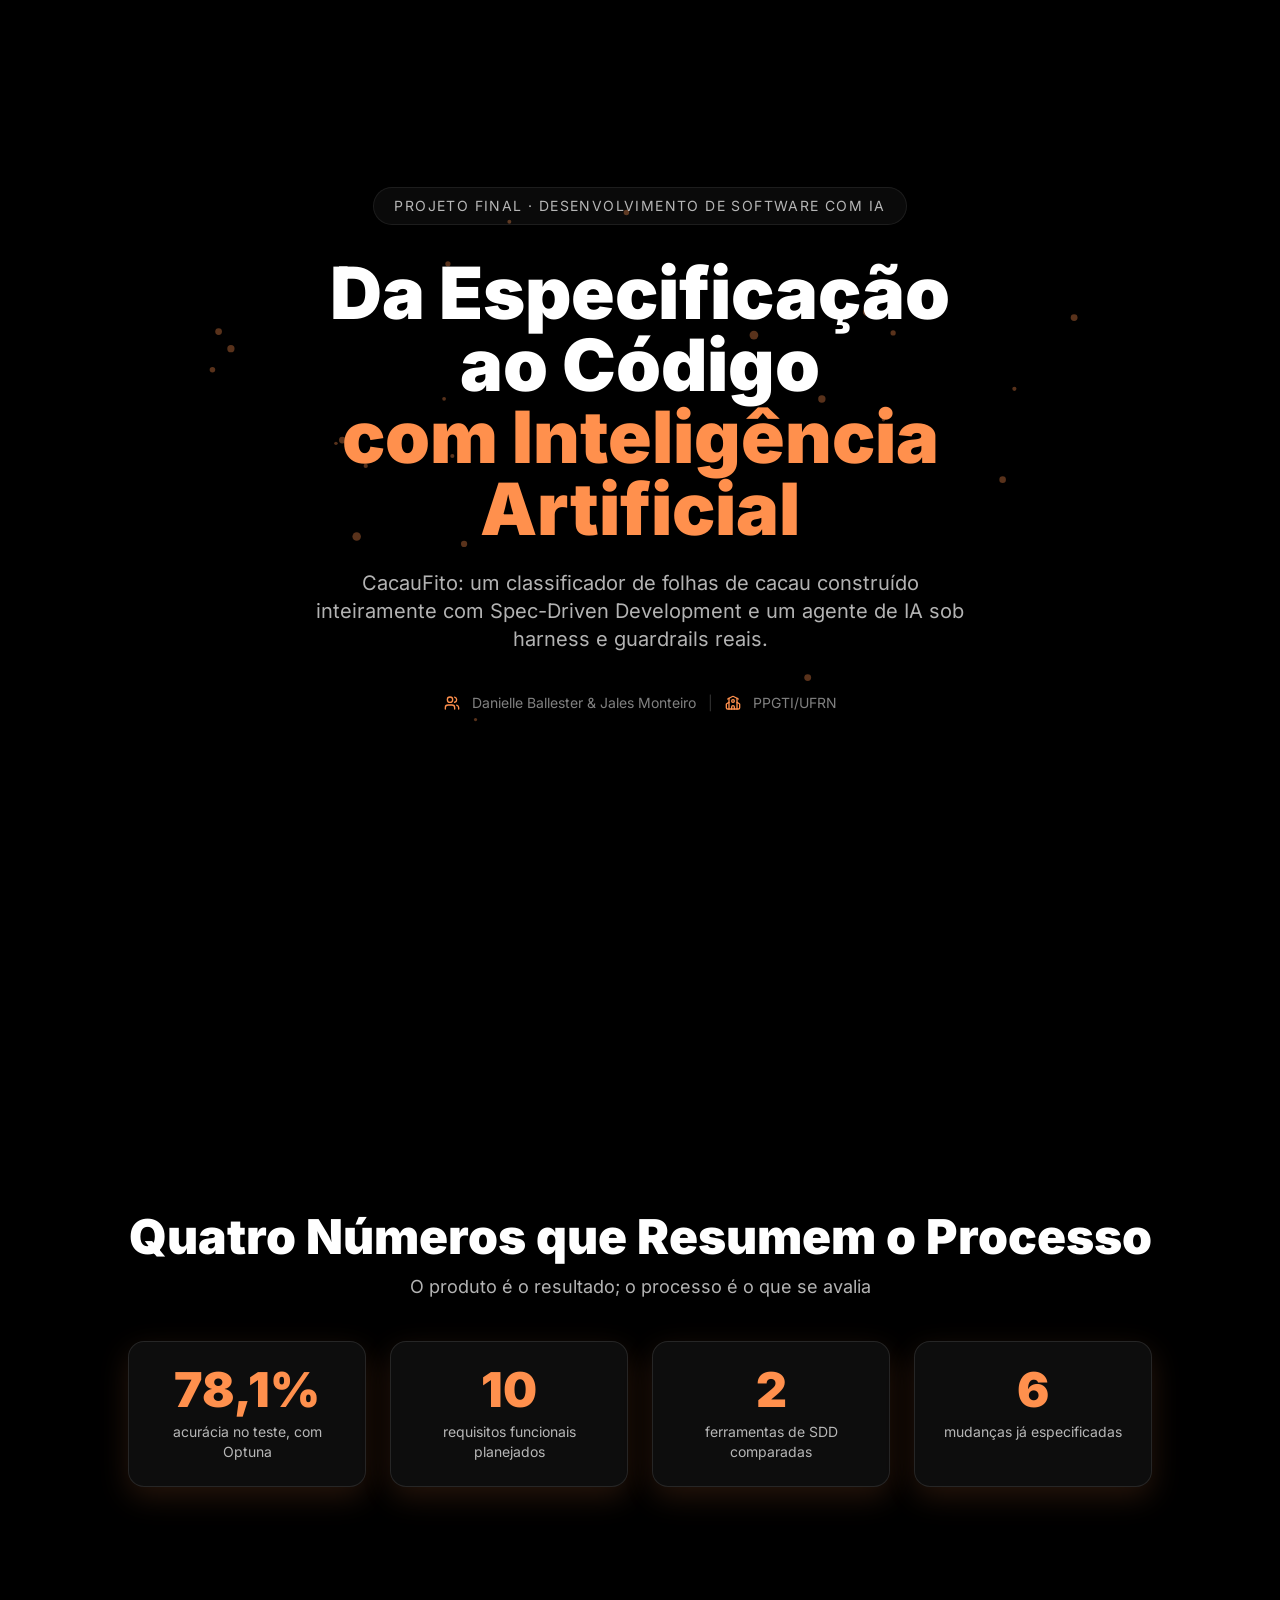
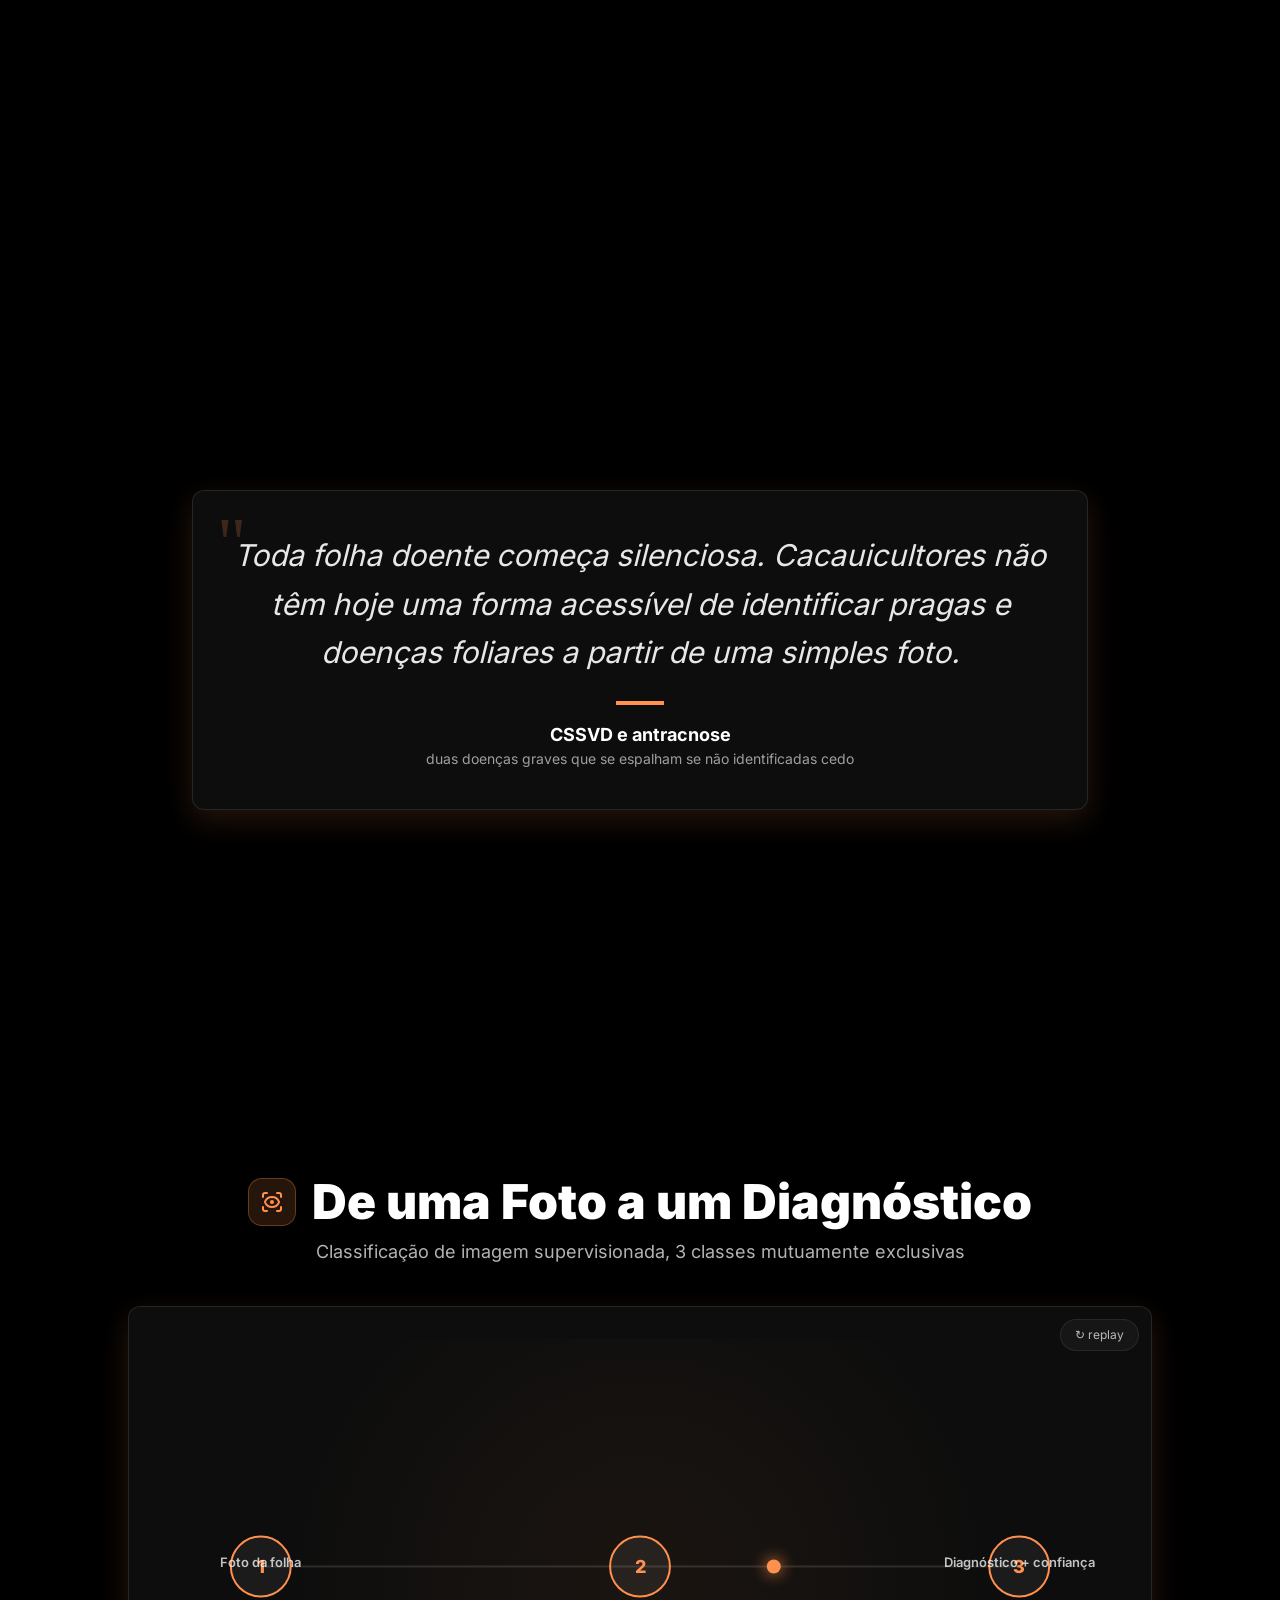
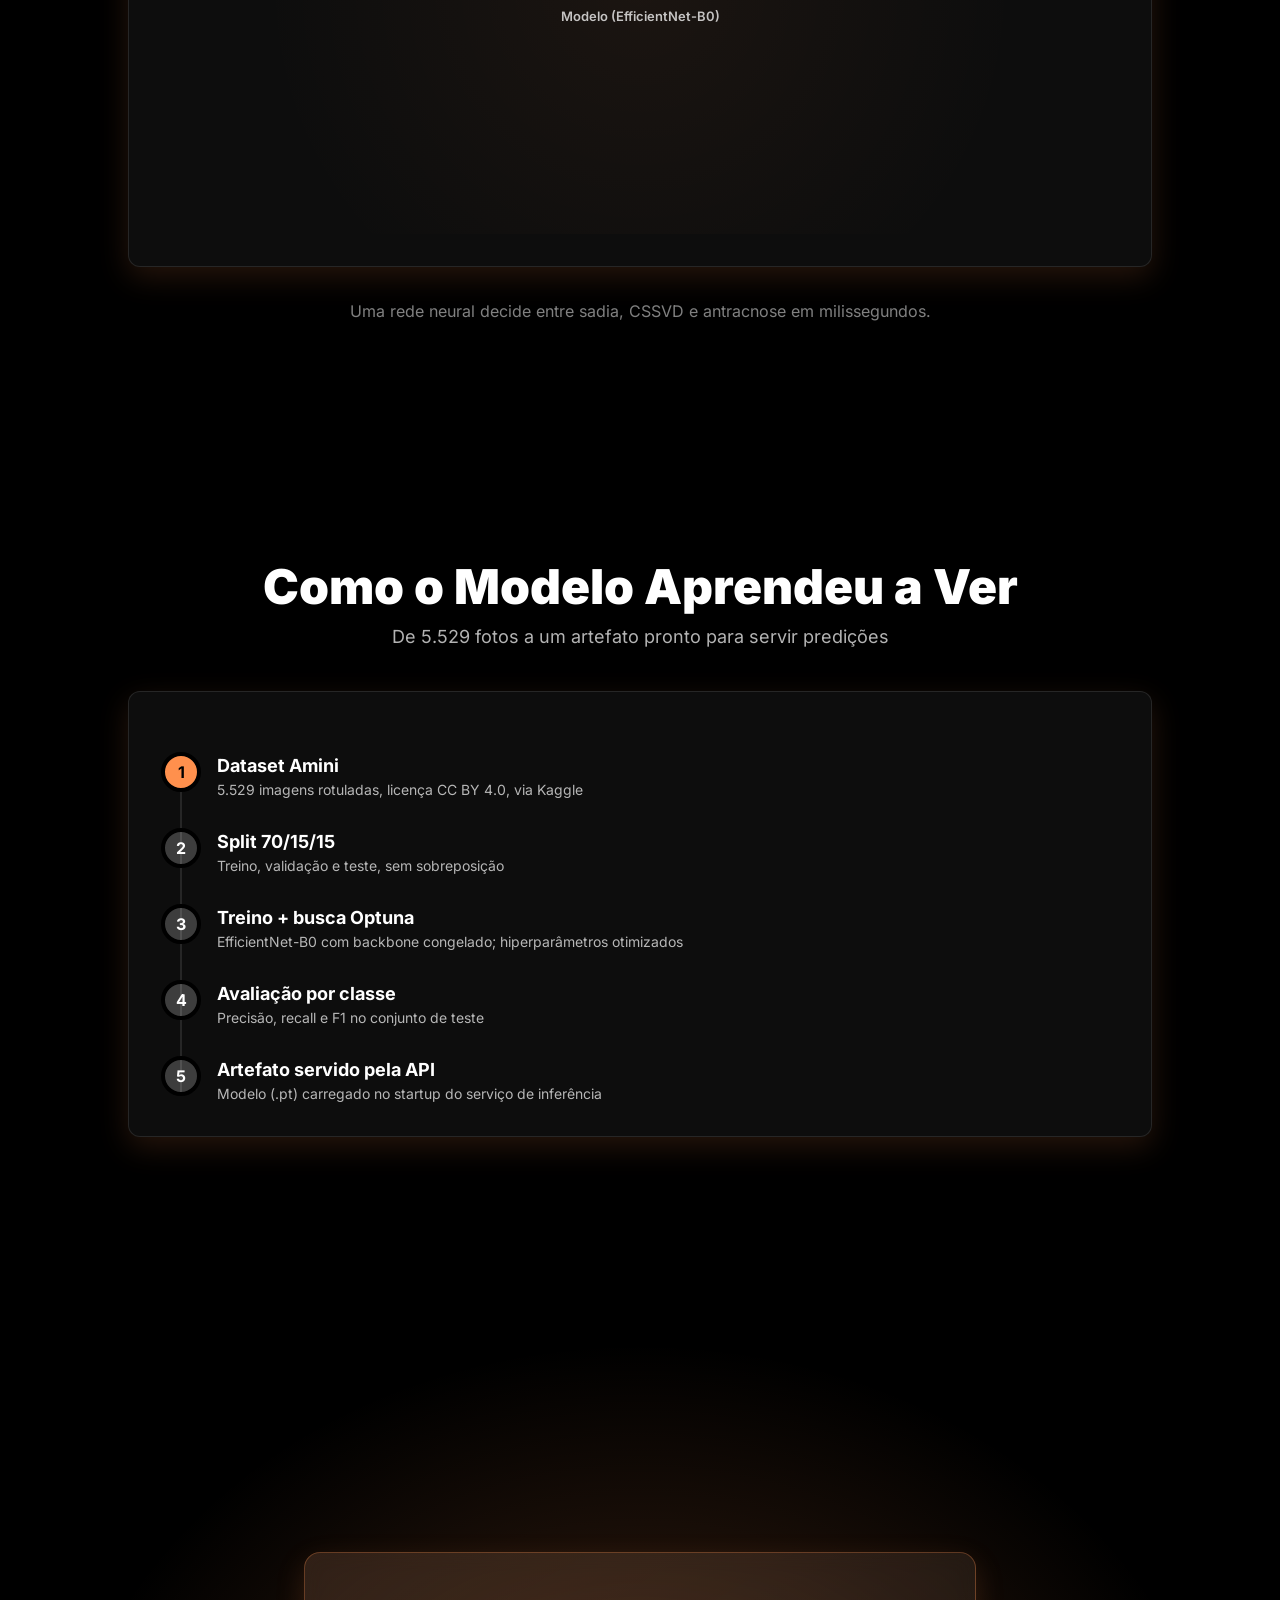
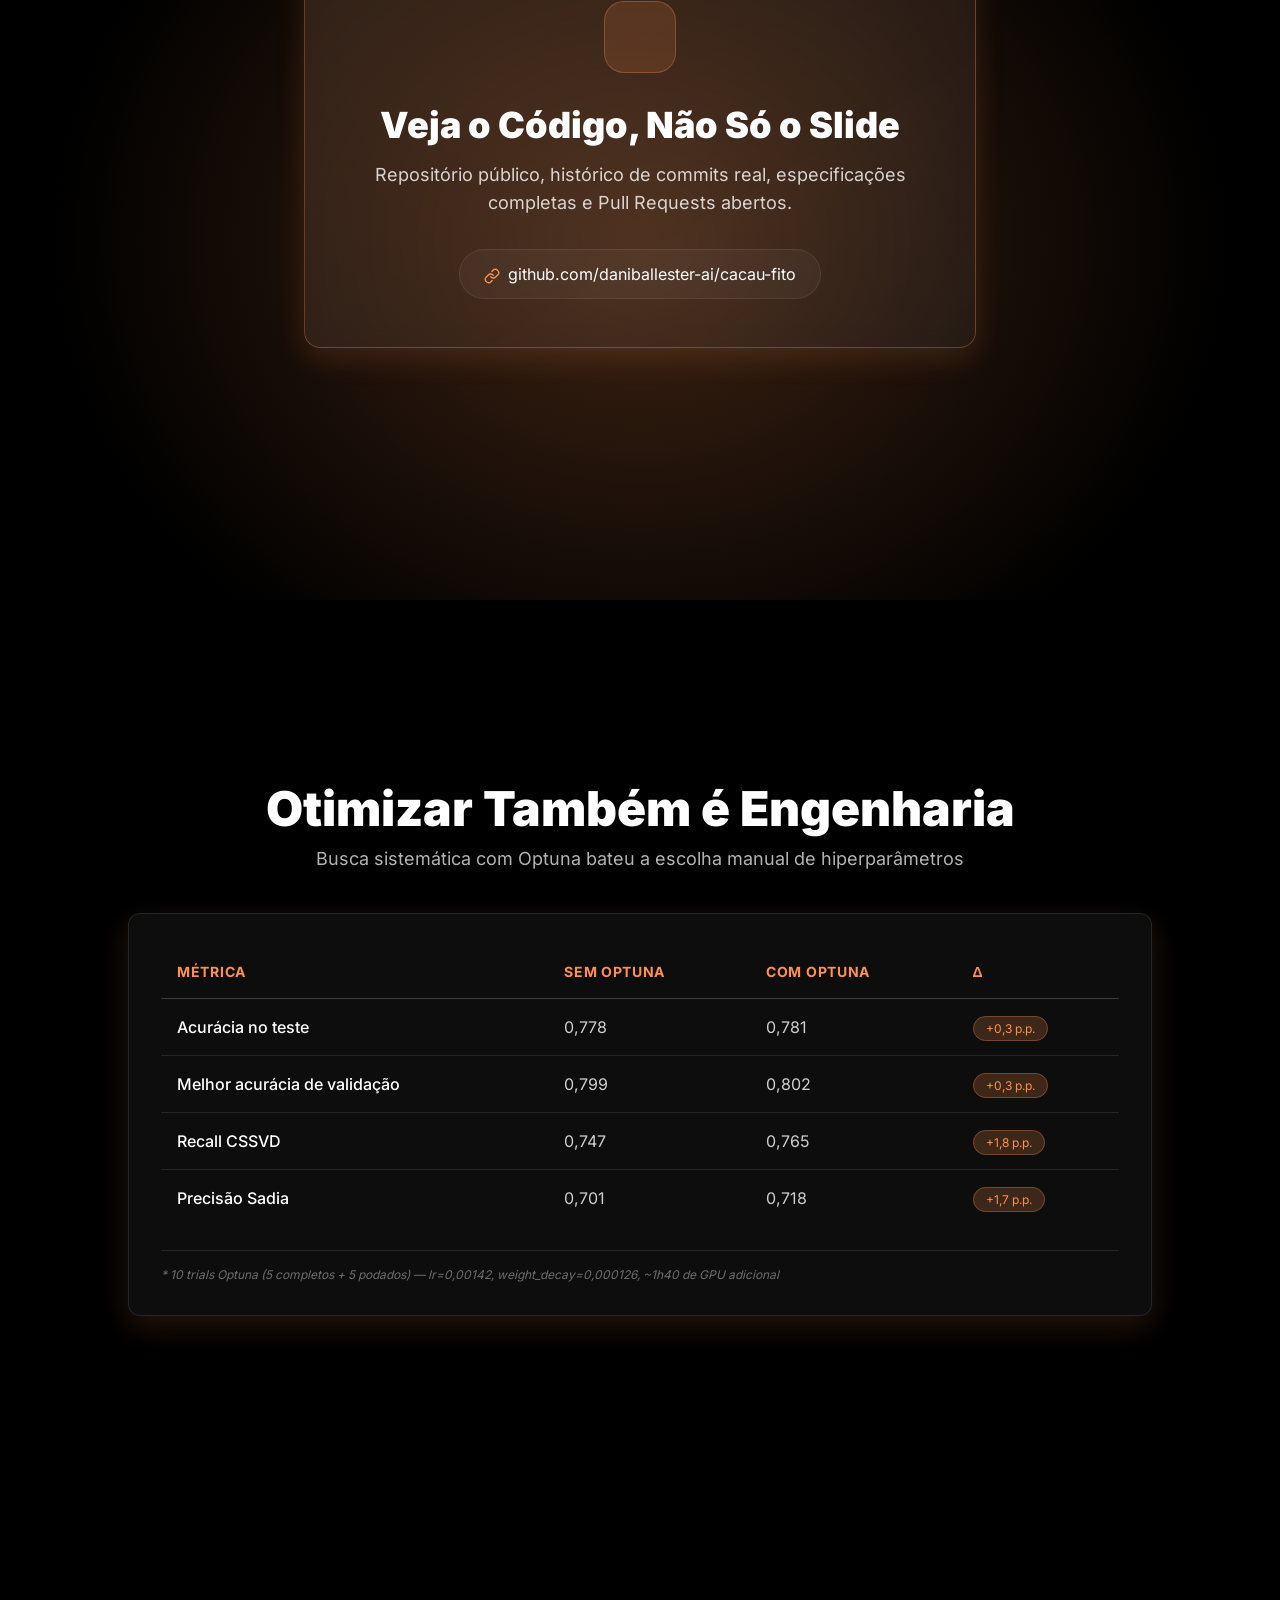
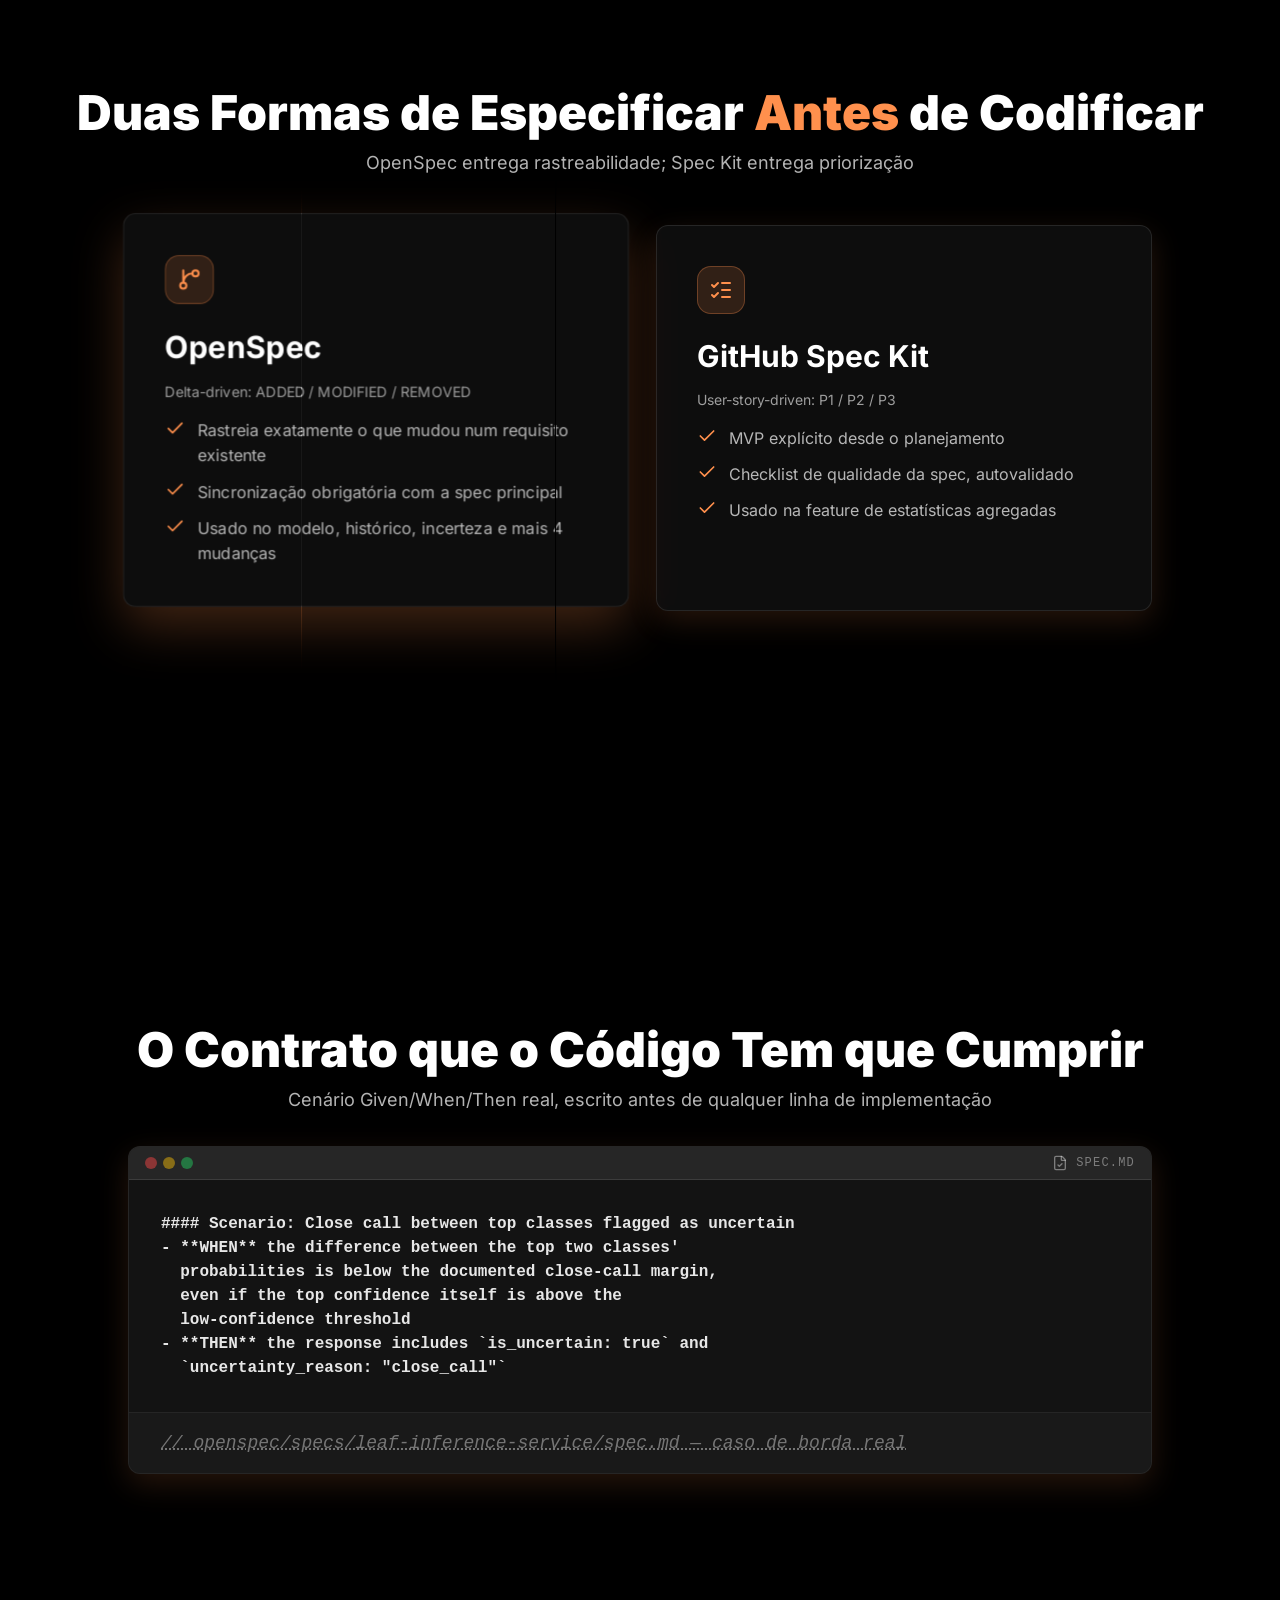
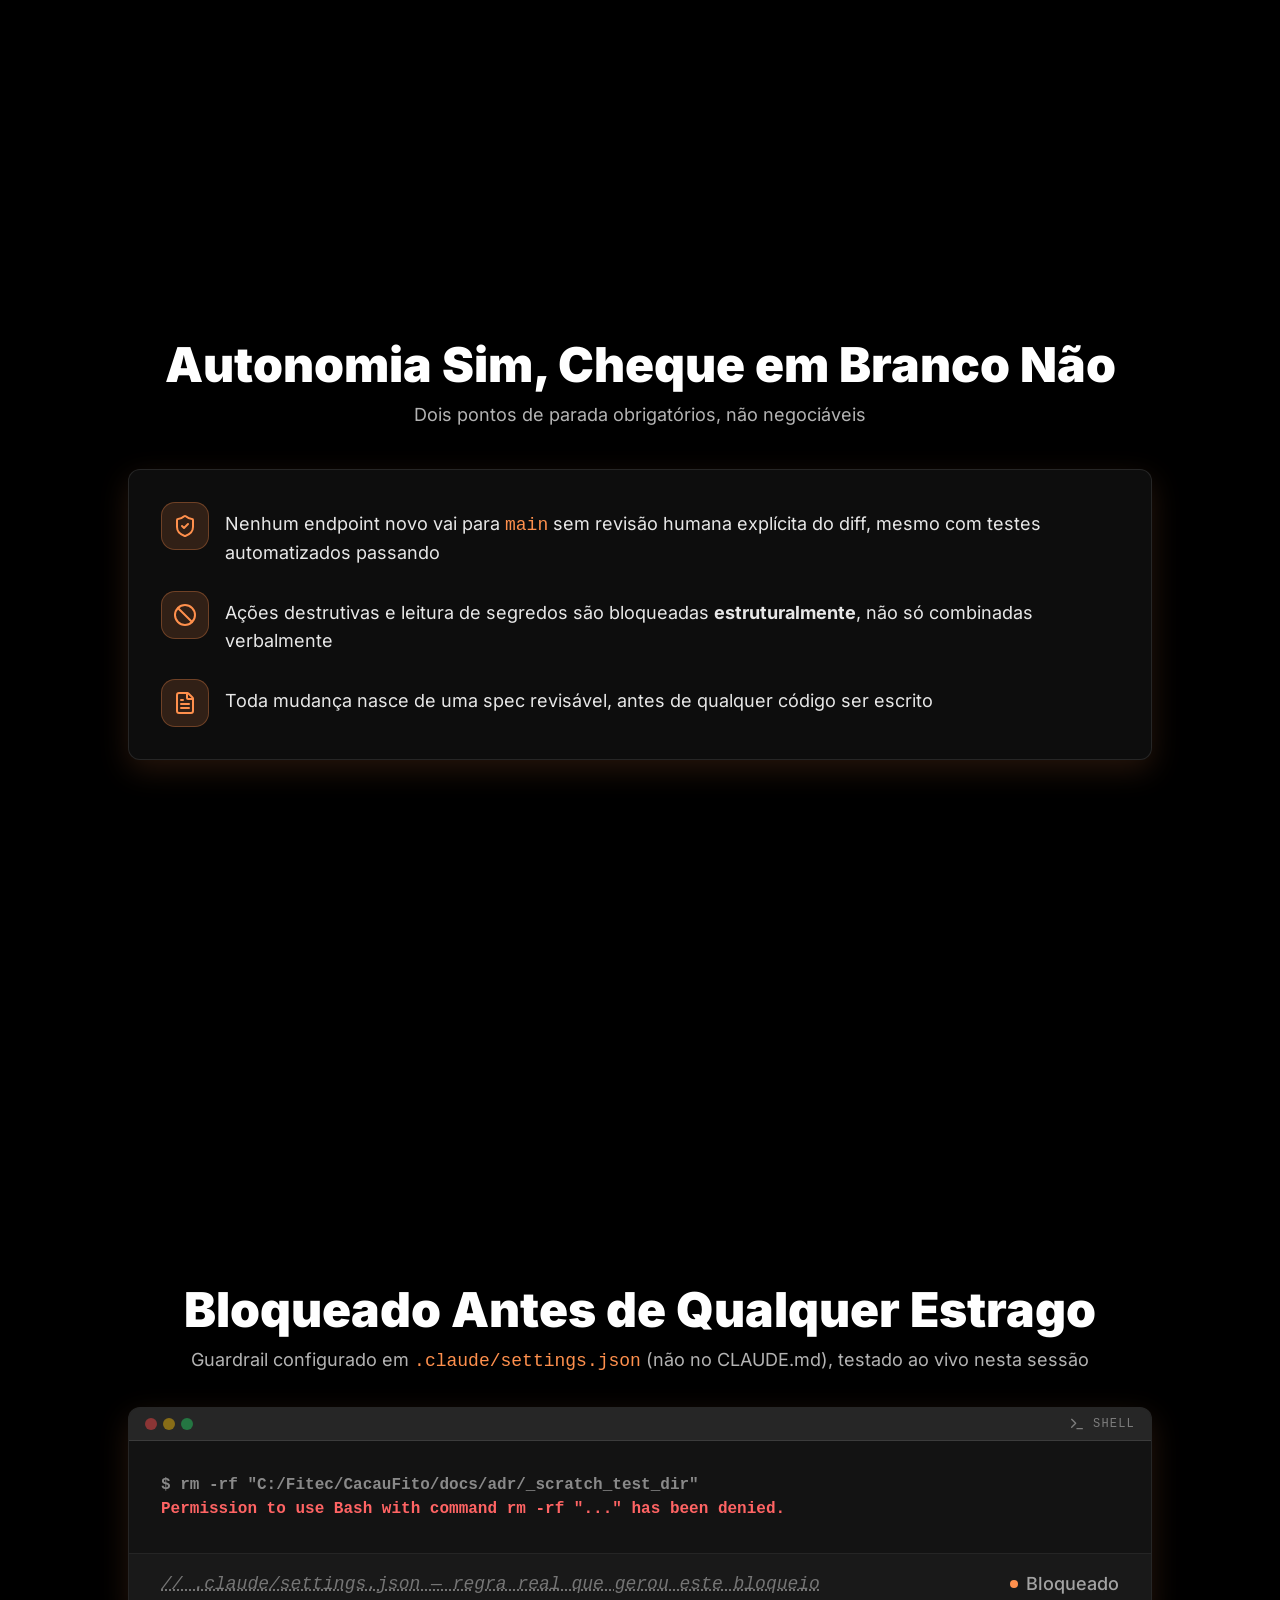
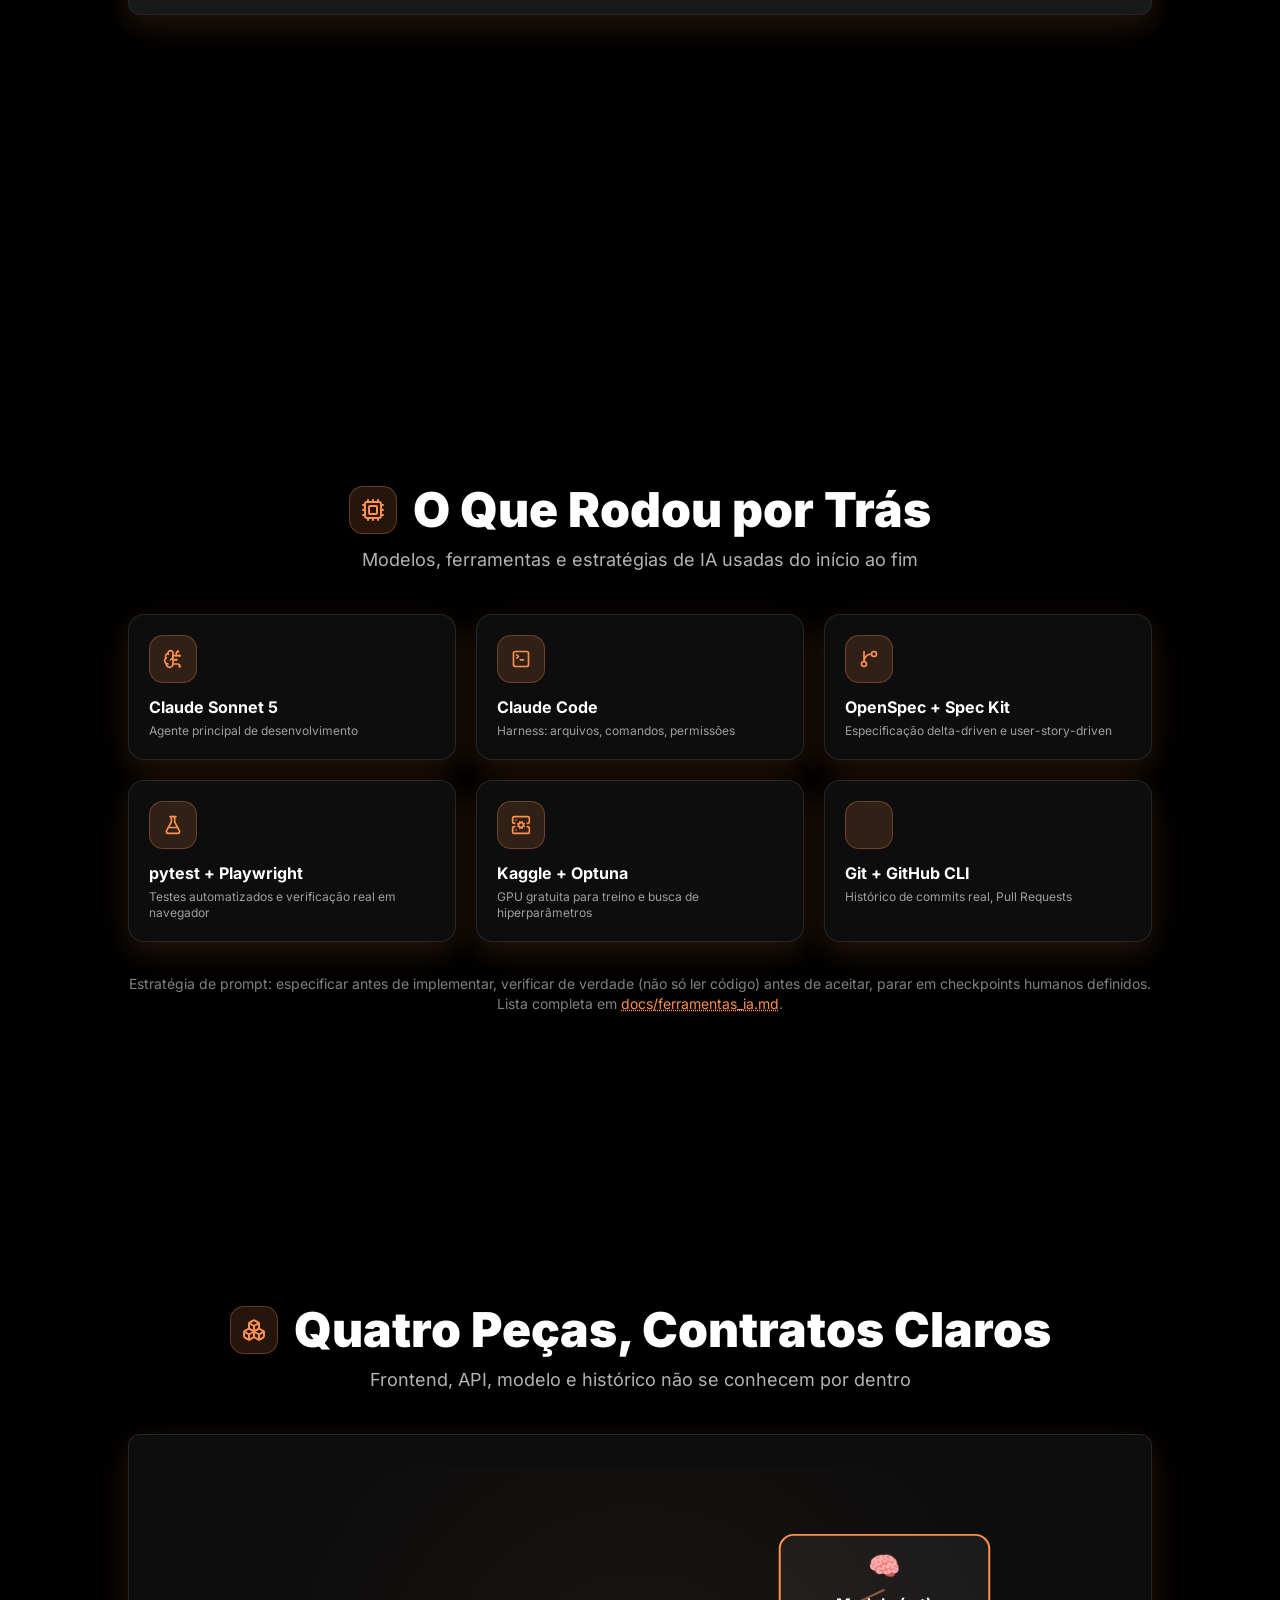
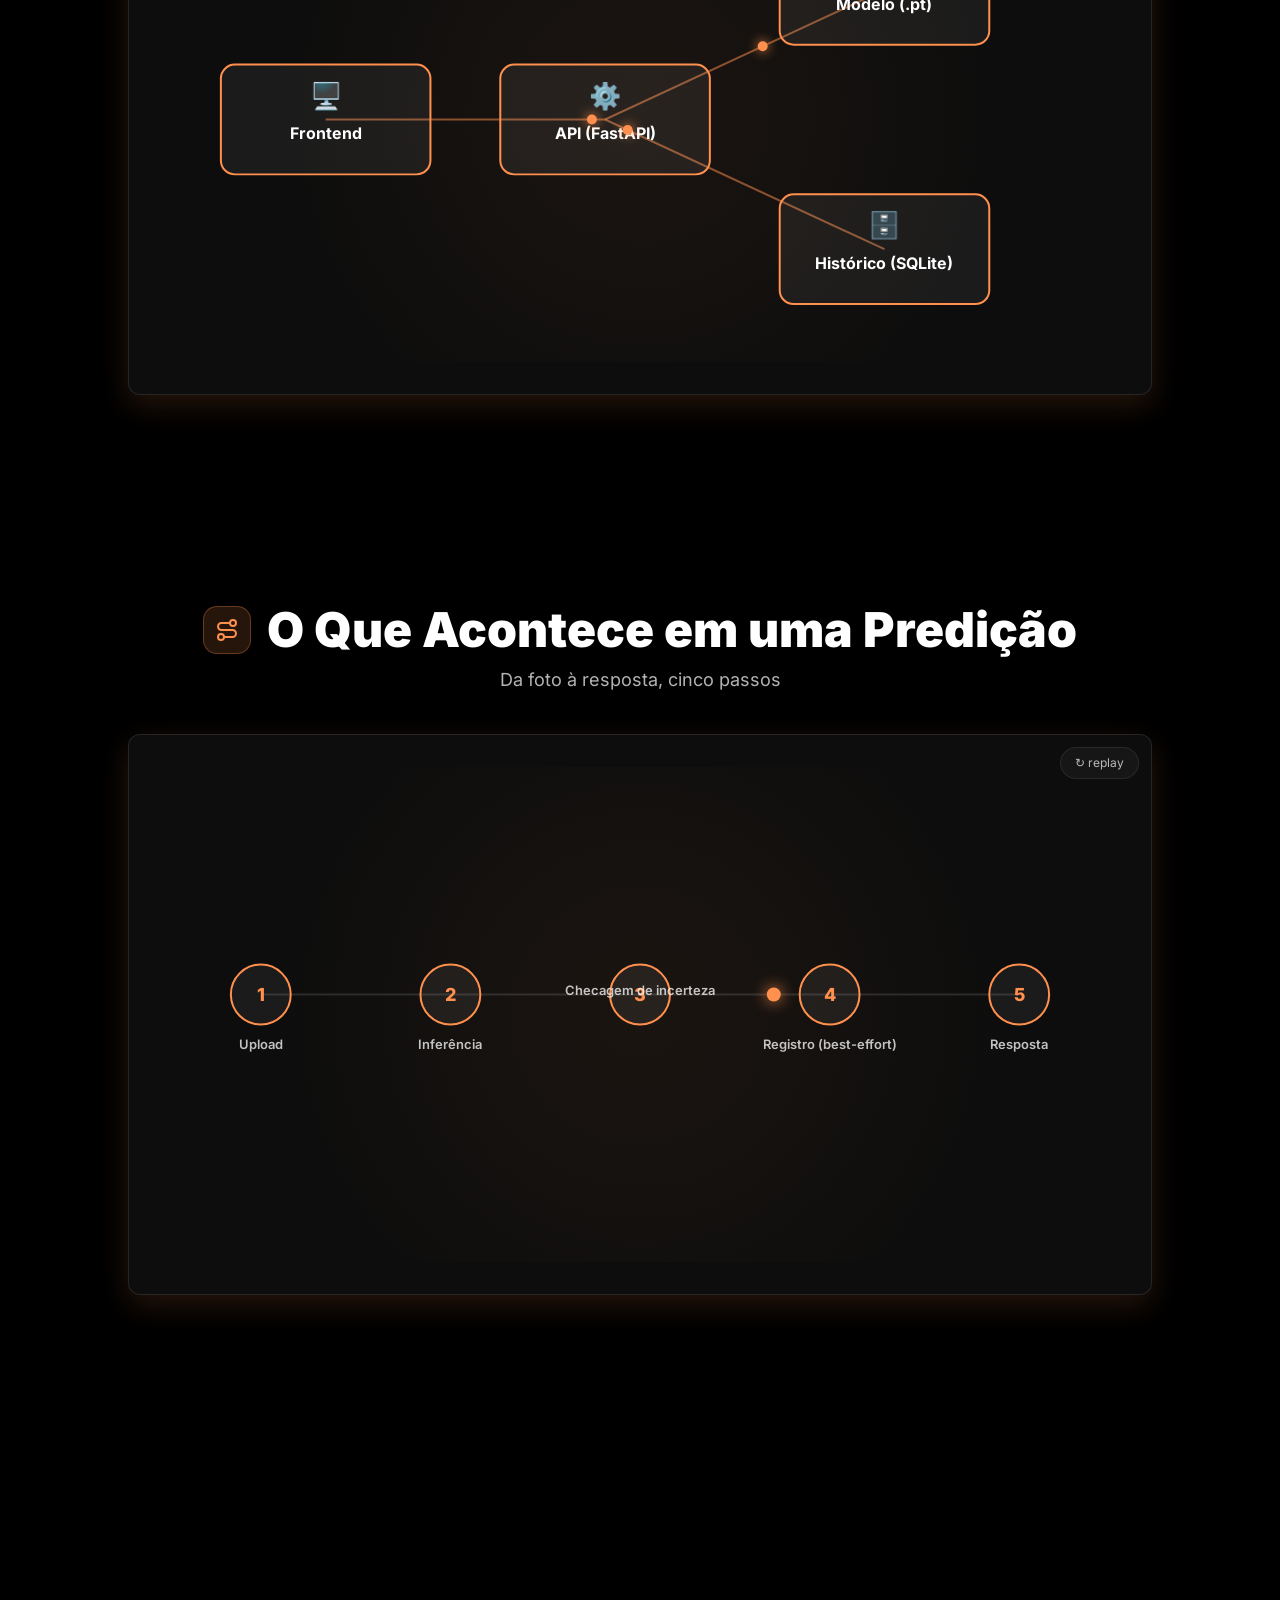
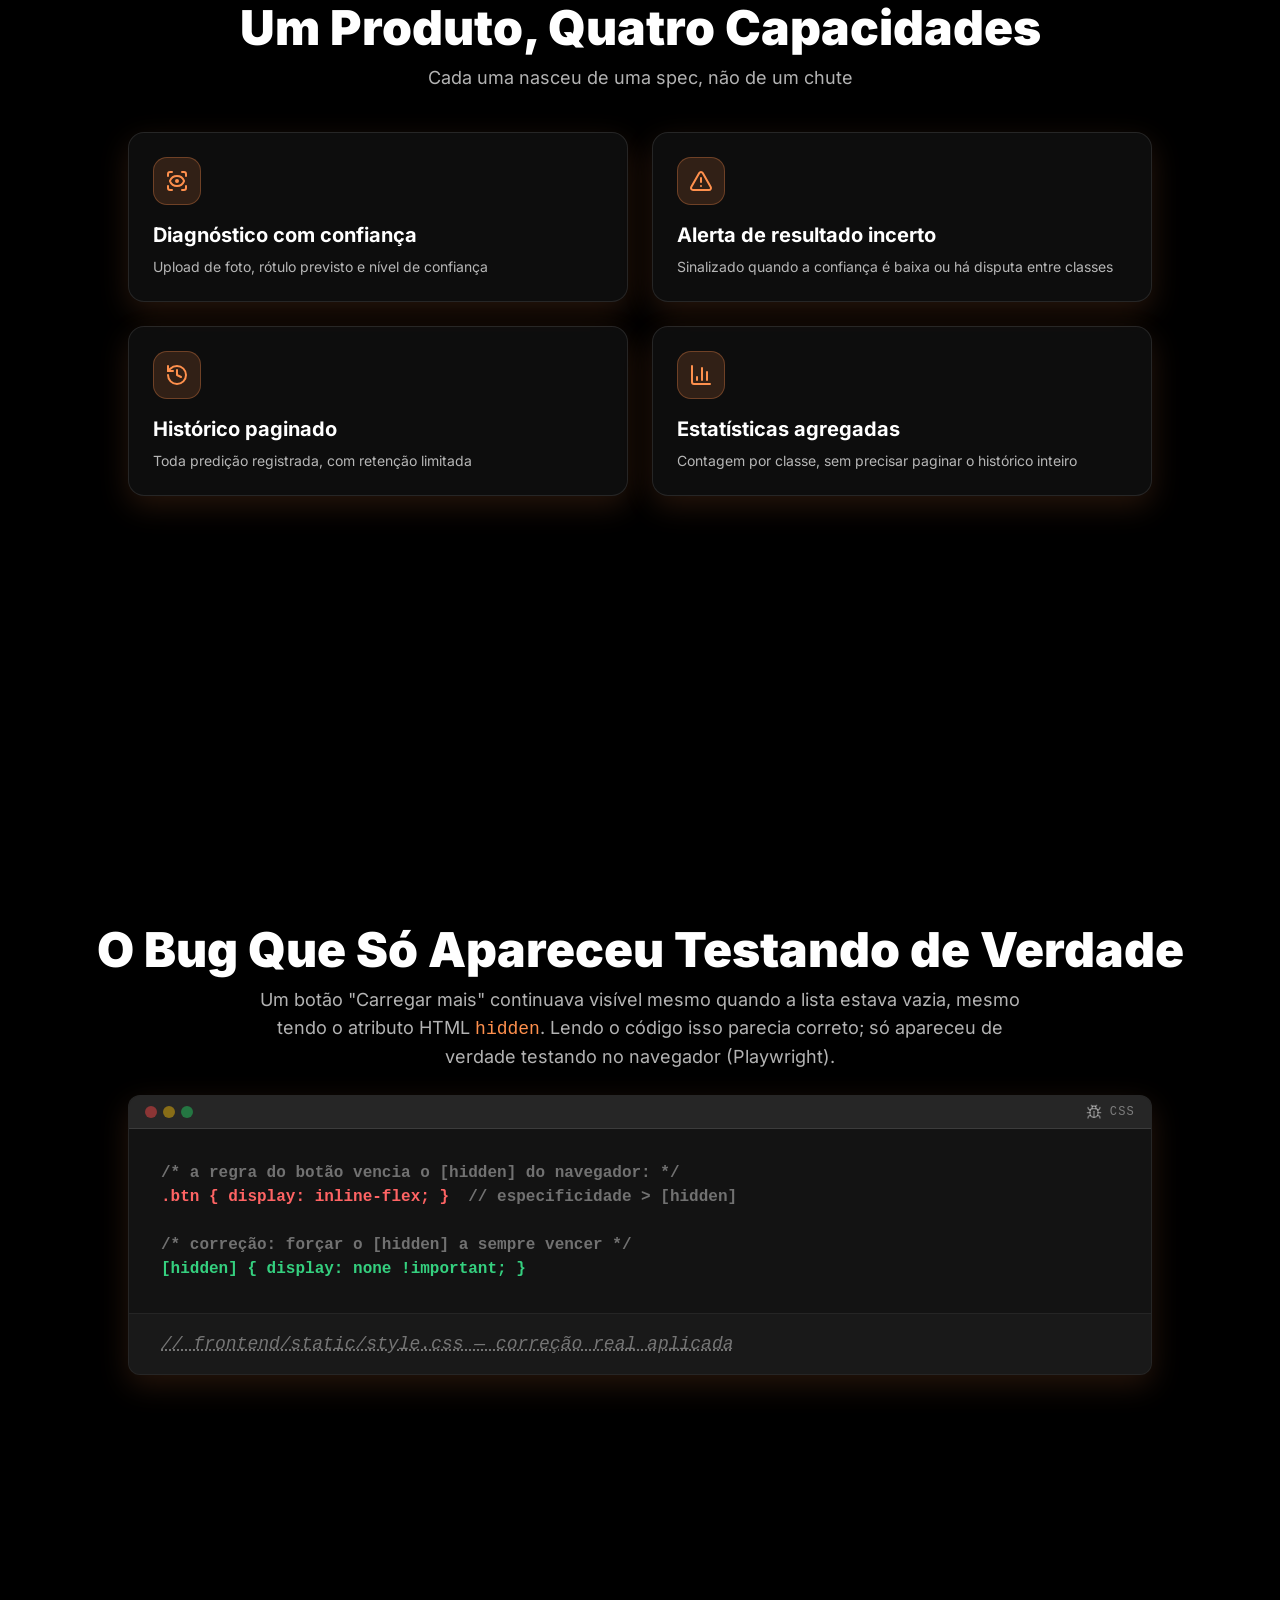
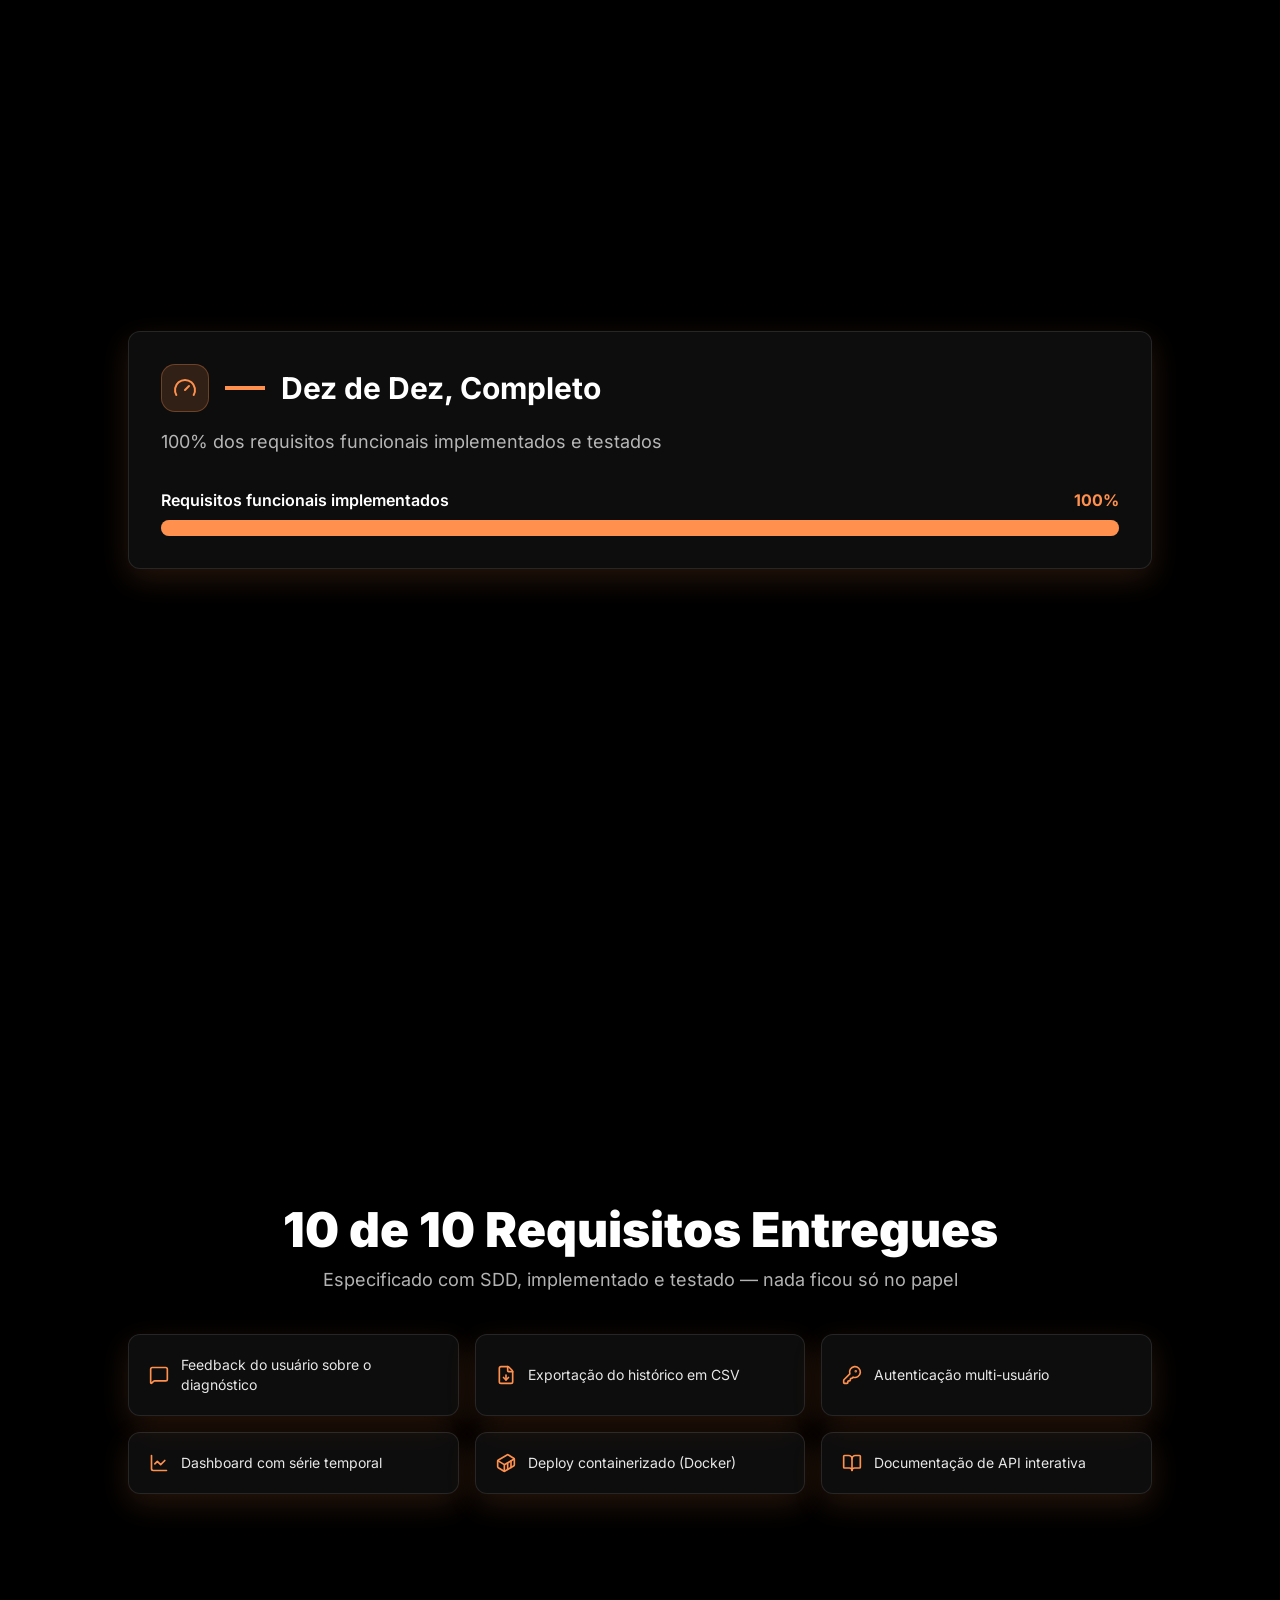
==== commit 4992ade1: "docs(deck): update presentation to reflect 10/10 requirements delivered Slides 15-16 said 60% ("Seis" ====
--- a/decks/2026-09-12 cacaufito-projeto-final/index.html
+++ b/decks/2026-09-12 cacaufito-projeto-final/index.html
@@ -702,28 +702,28 @@
             <div class="flex items-center mb-4">
                 <div class="icon-hero"><i data-lucide="gauge" class="primary-color"></i></div>
                 <div class="w-10 h-1 primary-bg ml-4 mr-4"></div>
-                <h3 class="text-3xl font-bold">Seis de Dez, e Contando</h3>
-            </div>
-            <p class="text-soft text-lg mb-8">60% dos requisitos funcionais já implementados e testados</p>
+                <h3 class="text-3xl font-bold">Dez de Dez, Completo</h3>
+            </div>
+            <p class="text-soft text-lg mb-8">100% dos requisitos funcionais implementados e testados</p>
             <div class="space-y-6">
                 <div>
                     <div class="flex justify-between mb-2">
                         <span class="font-semibold">Requisitos funcionais implementados</span>
-                        <span class="primary-color font-bold">60%</span>
+                        <span class="primary-color font-bold">100%</span>
                     </div>
                     <div class="w-full h-4 bg-white/20 rounded-full">
-                        <div class="h-full rounded-full primary-bg progress-bar-fill" style="width: 0%; transition: width 2s ease-out;" data-width="60"></div>
+                        <div class="h-full rounded-full primary-bg progress-bar-fill" style="width: 0%; transition: width 2s ease-out;" data-width="100"></div>
                     </div>
                 </div>
             </div>
         </div>
     </section>
 
-    <!-- ============ SLIDE 16: PRÓXIMOS PASSOS (timeline) ============ -->
+    <!-- ============ SLIDE 16: 10/10 REQUISITOS ENTREGUES ============ -->
     <section class="min-h-screen flex flex-col items-center justify-center px-6 py-16">
         <div class="text-center mb-10" data-aos="fade-up">
-            <h2 class="text-5xl font-black">O Que Falta Sair do Papel</h2>
-            <p class="text-soft text-lg mt-3">Já especificado, só falta implementar</p>
+            <h2 class="text-5xl font-black">10 de 10 Requisitos Entregues</h2>
+            <p class="text-soft text-lg mt-3">Especificado com SDD, implementado e testado — nada ficou só no papel</p>
         </div>
         <div class="w-full max-w-5xl" data-aos="fade-up" data-aos-delay="100">
             <div class="grid grid-cols-1 md:grid-cols-3 gap-4">
